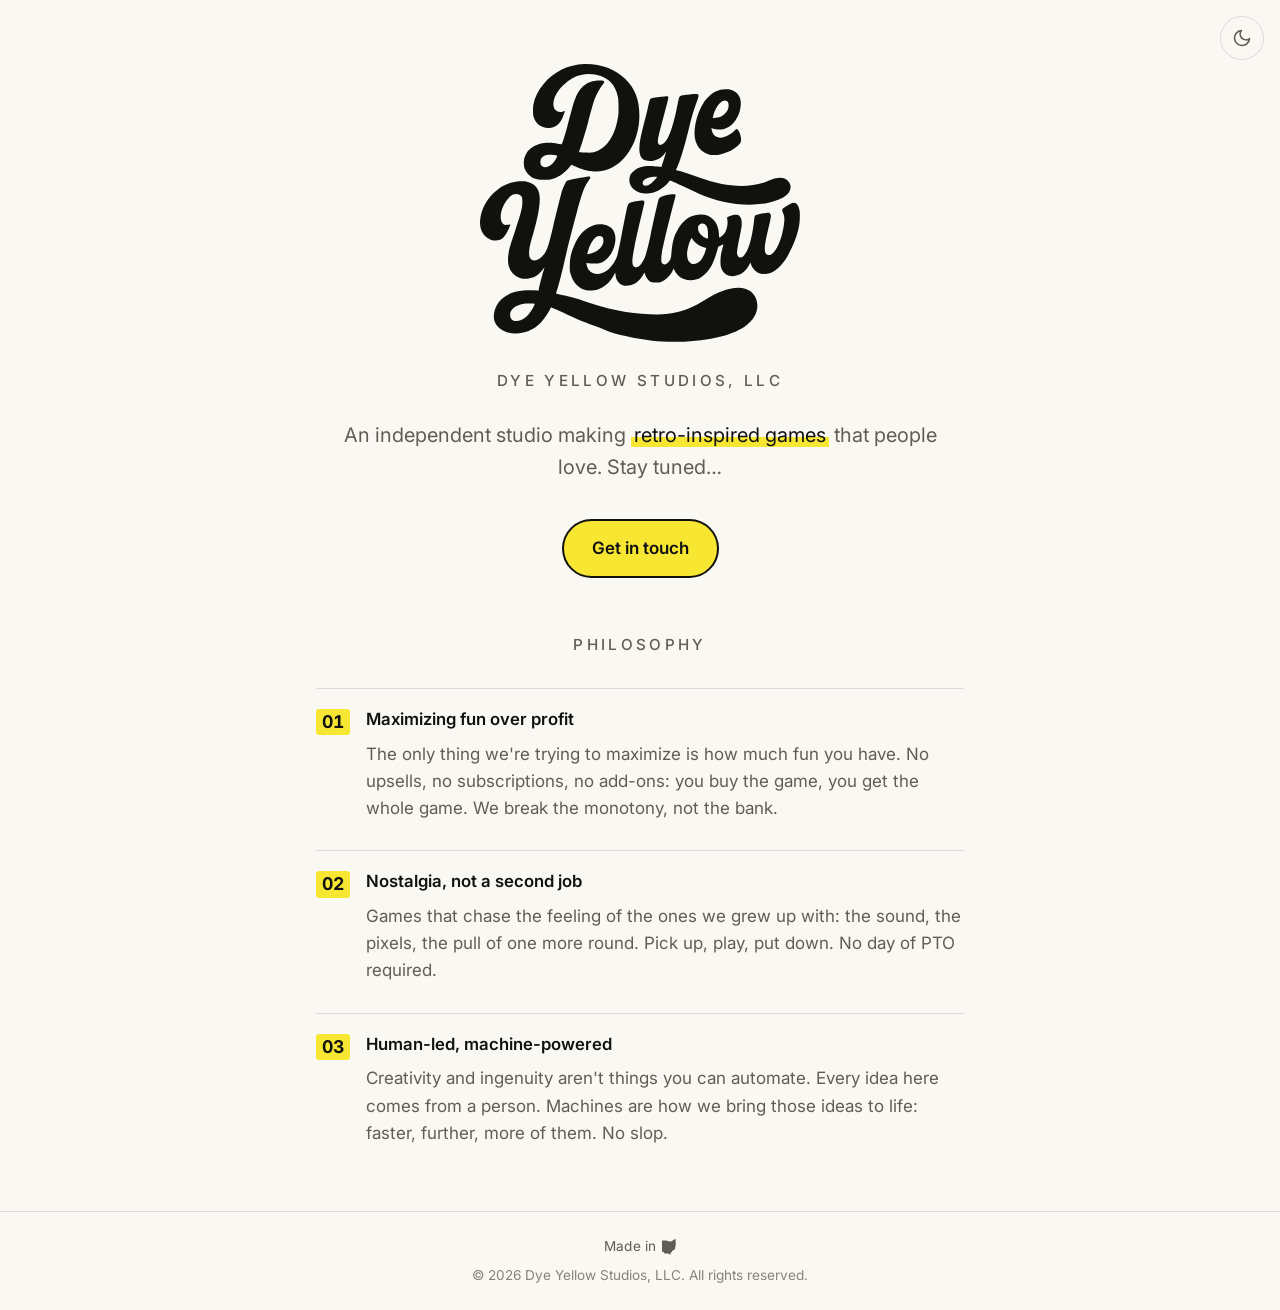
==== index.html @ fb3adccd "Add a Philosophy section to the landing page Three tenets below the hero, stating what the studio op" ====
<!doctype html>

<!--
  +----------------------------------------------------+
  |                                                    |
  |   You went looking in the source. Good instinct:   |
  |   that is roughly how all of this got built.       |
  |                                                    |
  |   Type   M A G I C   anywhere on the page.         |
  |   Type it again to put everything back.            |
  |                                                    |
  |   What you get depends on the day.                 |
  |                                                    |
  |                               Dye Yellow Studios   |
  +----------------------------------------------------+
-->

<html lang="en">
<head>
<meta charset="utf-8">
<meta name="viewport" content="width=device-width, initial-scale=1">
<title>Dye Yellow Studios</title>
<meta name="color-scheme" content="light dark">
<meta name="description" content="Dye Yellow Studios, LLC — an independent studio making retro-inspired games that people love.">
<link rel="icon" href="dye-yellow-logo.svg" type="image/svg+xml">

<meta name="theme-color" content="#FAF8F3" media="(prefers-color-scheme: light)">
<meta name="theme-color" content="#100F0C" media="(prefers-color-scheme: dark)">

<meta property="og:title" content="Dye Yellow Studios">
<meta property="og:description" content="Dye Yellow Studios, LLC — an independent studio making retro-inspired games that people love.">
<meta property="og:type" content="website">

<script>
  /* Runs before paint so a saved choice never flashes the wrong theme. */
  (function () {
    try {
      var saved = localStorage.getItem('dys-theme');
      if (saved === 'light' || saved === 'dark') {
        document.documentElement.setAttribute('data-theme', saved);
      }
    } catch (e) { /* private mode / blocked storage: fall back to the OS setting */ }
  })();
</script>

<link rel="preconnect" href="https://fonts.googleapis.com">
<link rel="preconnect" href="https://fonts.gstatic.com" crossorigin>
<link href="https://fonts.googleapis.com/css2?family=Inter:wght@400;500;700&display=swap" rel="stylesheet">

<style>
  /* ---- Light (default) ---- */
  :root {
    /* The page's own theme, told to the browser. Without this the UA
       follows the OS, and the strip behind Safari's bottom bar stays
       light while an explicitly dark page sits above it. */
    color-scheme: light;

    --yellow: #F7E733;        /* lemon, both themes */
    --bg: #FAF8F3;
    --fg: #111110;
    --muted: #605D56;
    --rule: rgba(17, 17, 16, 0.12);
    --on-yellow: #111110;     /* text that sits on the accent */
    --logo: #111110;
    --mark-start: 58%;   /* partial sweep reads well on paper */
    --cta-border: #111110;
    --cta-shadow: rgba(17, 17, 16, 0.9);
    --max: 680px;
  }

  /* ---- Dark: same lemon as light mode ---- */
  @media (prefers-color-scheme: dark) {
    :root:not([data-theme="light"]) {
      color-scheme: dark;
      --yellow: #F7E733;
      --bg: #100F0C;
      --fg: #F2F2EC;
      --muted: #8E9086;
      --rule: rgba(242, 242, 236, 0.14);
      --on-yellow: #100F0C;
      --logo: #F7E733;
      --mark-start: 8%;    /* full swipe: text on the sweep is dark */
      --cta-border: transparent;
      --cta-shadow: rgba(247, 231, 51, 0.35);
    }
  }

  :root[data-theme="dark"] {
    color-scheme: dark;
    --yellow: #F7E733;
    --bg: #100F0C;
    --fg: #F2F2EC;
    --muted: #8E9086;
    --rule: rgba(242, 242, 236, 0.14);
    --on-yellow: #100F0C;
    --logo: #F7E733;
    --mark-start: 8%;
    --cta-border: transparent;
    --cta-shadow: rgba(247, 231, 51, 0.35);
  }

  * { box-sizing: border-box; }

  html, body { margin: 0; }

  html { background: var(--bg); }

  body {
    background: var(--bg);
    color: var(--fg);
    font-family: Inter, -apple-system, BlinkMacSystemFont, "Segoe UI", Helvetica, Arial, sans-serif;
    font-size: 17px;
    line-height: 1.6;
    -webkit-font-smoothing: antialiased;
    min-height: 100vh;
    min-height: 100dvh;
    display: flex;
    flex-direction: column;
  }

  main {
    flex: 1 0 auto;
    display: flex;
    flex-direction: column;
    justify-content: center;
    align-items: center;
    text-align: center;
    padding: 64px 16px 48px;
  }

  .wrap {
    width: 100%;
    max-width: var(--max);
  }

  .logo {
    width: 100%;
    max-width: 320px;
    height: auto;
    margin: 0 auto 28px;
    display: block;
    fill: var(--logo);
  }

  h1 {
    font-size: clamp(0.8rem, 2.4vw, 0.95rem);
    line-height: 1.4;
    font-weight: 500;
    letter-spacing: 0.22em;
    text-transform: uppercase;
    color: var(--muted);
    margin: 0 0 28px;
  }

  .tagline {
    font-size: clamp(1.05rem, 2.6vw, 1.25rem);
    color: var(--muted);
    margin: 0 auto 36px;
    max-width: 30em;
  }

  .mark {
    /* highlighter sweep behind a few words */
    background: linear-gradient(transparent var(--mark-start), var(--yellow) var(--mark-start));
    color: var(--on-yellow);
    padding: 0 3px;
    -webkit-box-decoration-break: clone;
    box-decoration-break: clone;
  }

  .cta {
    display: inline-block;
    background: var(--yellow);
    color: var(--on-yellow);
    text-decoration: none;
    font-weight: 600;
    padding: 14px 28px;
    border-radius: 999px;
    border: 2px solid var(--cta-border);
    transition: transform 0.15s ease, box-shadow 0.15s ease;
  }

  .cta:hover, .cta:focus-visible {
    transform: translateY(-2px);
    box-shadow: 0 6px 0 var(--cta-shadow);
  }

  footer {
    flex: none;
    border-top: 1px solid var(--rule);
    padding: 24px 16px;
    text-align: center;
    font-size: 0.85rem;
    color: var(--muted);
  }

  footer a { color: var(--muted); }

  footer p { margin: 0; }

  .made {
    display: flex;
    align-items: center;
    justify-content: center;
    gap: 6px;
    margin-bottom: 7px;
    letter-spacing: 0.01em;
  }

  /* Sized in em so it tracks the footer text if that ever changes. */
  /* Outline derived from county geometry, rotated 6.5deg so the
     Indiana border reads vertical. Ohio is taller than it is wide. */
  .ohio {
    height: 1.15em;
    width: auto;
    aspect-ratio: 41.7 / 47.07;
    fill: currentColor;
    flex: none;
  }

  .legal { opacity: 0.75; }

  @media (max-width: 480px) {
    main { padding-top: 40px; }
    .logo { max-width: 240px; margin-bottom: 24px; }
  }

  /* ---- Theme toggle ---- */
  .theme-toggle {
    position: fixed;
    top: 16px;
    right: 16px;
    z-index: 10;
    width: 44px;
    height: 44px;
    display: inline-flex;
    align-items: center;
    justify-content: center;
    padding: 0;
    border-radius: 999px;
    border: 1px solid var(--rule);
    background: transparent;
    color: var(--muted);
    cursor: pointer;
    transition: color 0.15s ease, border-color 0.15s ease, background 0.15s ease;
  }

  .theme-toggle:hover {
    color: var(--fg);
    border-color: var(--fg);
  }

  .theme-toggle:focus-visible {
    outline: 2px solid var(--yellow);
    outline-offset: 3px;
  }

  .theme-toggle svg {
    width: 20px;
    height: 20px;
  }

  .theme-toggle[hidden] { display: none; }

  /* Show the icon for the theme you'd switch TO. Light showing = moon. */
  .icon-sun { display: none; }

  @media (prefers-color-scheme: dark) {
    :root:not([data-theme="light"]) .icon-sun { display: block; }
    :root:not([data-theme="light"]) .icon-moon { display: none; }
  }

  :root[data-theme="dark"] .icon-sun { display: block; }
  :root[data-theme="dark"] .icon-moon { display: none; }

  :root[data-theme="light"] .icon-sun { display: none; }
  :root[data-theme="light"] .icon-moon { display: block; }


  /* ---- The Ohio, on touch devices only (the button is built in JS) ---- */

  .ohio-btn {
    position: relative;
    display: inline-flex;
    padding: 0;
    border: 0;
    background: none;
    color: inherit;
    font: inherit;
    line-height: 0;
    cursor: pointer;
    touch-action: manipulation;
    -webkit-tap-highlight-color: transparent;
  }

  /* A 44px target laid over the mark: big enough for a thumb, and it
     changes no layout, so the footer line is identical either way. */
  .ohio-btn::after {
    content: "";
    position: absolute;
    top: 50%;
    left: 50%;
    width: 44px;
    height: 44px;
    transform: translate(-50%, -50%);
  }

  .ohio-btn:focus-visible { outline: 2px solid var(--yellow); outline-offset: 6px; }

  /* ---- Philosophy ---- */
  .philosophy {
    flex: none;
    width: 100%;
    max-width: var(--max);
    margin: 0 auto;
    padding: 8px 16px 64px;
  }

  .philosophy h2 {
    font-size: clamp(0.8rem, 2.4vw, 0.95rem);
    line-height: 1.4;
    font-weight: 500;
    letter-spacing: 0.22em;
    text-transform: uppercase;
    color: var(--muted);
    text-align: center;
    margin: 0 0 32px;
  }

  .tenets {
    list-style: none;
    margin: 0;
    padding: 0;
    display: grid;
    gap: 28px;
  }

  .tenets li {
    display: grid;
    grid-template-columns: 2.1em 1fr;
    gap: 4px 14px;
    border-top: 1px solid var(--rule);
    padding-top: 20px;
  }

  /* The numeral borrows the tagline's highlighter rather than sitting in
     pale yellow type, which the cream background swallows. */
  .tenets .num {
    grid-row: 1 / span 2;
    align-self: start;
    justify-self: start;
    font-size: 1.1rem;
    font-weight: 700;
    line-height: 1.5;
    font-variant-numeric: tabular-nums;
    background: var(--yellow);
    color: var(--on-yellow);
    padding: 0 6px;
    border-radius: 3px;
  }

  .tenets h3 {
    font-size: 1.05rem;
    font-weight: 600;
    line-height: 1.3;
    margin: 0;
    align-self: center;
  }

  .tenets p {
    margin: 6px 0 0;
    color: var(--muted);
  }

  @media (max-width: 480px) {
    .philosophy { padding-bottom: 48px; }
    .tenets { gap: 24px; }
    .tenets li { grid-template-columns: 1.7em 1fr; }
    .tenets .num { font-size: 1rem; }
  }


  /* ---- The ambient layer (off until someone types the word) ---- */

  #sky {
    position: fixed;
    inset: 0;
    width: 100%;
    height: 100%;
    z-index: 0;
    pointer-events: none;
    image-rendering: pixelated;
    opacity: 0;
    transition: opacity 700ms ease;
  }

  :root.magic #sky { opacity: 1; }

  /* Everything on the page sits above the framebuffer. The toggle is
     already fixed with its own z-index, so it is left alone here. */
  main, .philosophy, footer { position: relative; z-index: 1; }

  /* The ground rises rather than appearing, so the word feels like a cause. */
  .ground {
    /* The sky is fixed to the viewport. If the ground scrolled with the
       page, the two halves of one scene would slide against each other.
       Sticky holds it on the bottom edge while there is page below it,
       then lets it settle into its real place above the footer. */
    position: sticky;
    bottom: 0;
    z-index: 1;
    flex: none;
    height: 0;
    background-repeat: repeat-x;
    background-position: left bottom;
    image-rendering: pixelated;
    transition: height 460ms cubic-bezier(0.2, 0.75, 0.25, 1);
  }

  @media (prefers-reduced-motion: reduce) {
    #sky, .ground { transition: none; }
  }

  @media (prefers-reduced-motion: reduce) {
    .cta { transition: none; }
    .cta:hover, .cta:focus-visible { transform: none; }
    .theme-toggle { transition: none; }
  }
</style>
</head>
<body>
  <canvas id="sky" aria-hidden="true"></canvas>

  <button class="theme-toggle" id="themeToggle" type="button" hidden
          aria-label="Switch theme" title="Switch theme">
    <svg class="icon-moon" viewBox="0 0 24 24" fill="none" stroke="currentColor"
         stroke-width="2" stroke-linecap="round" stroke-linejoin="round" aria-hidden="true">
      <path d="M21 12.79A9 9 0 1 1 11.21 3 7 7 0 0 0 21 12.79z"/>
    </svg>
    <svg class="icon-sun" viewBox="0 0 24 24" fill="none" stroke="currentColor"
         stroke-width="2" stroke-linecap="round" stroke-linejoin="round" aria-hidden="true">
      <circle cx="12" cy="12" r="4"/>
      <path d="M12 2v2M12 20v2M4.93 4.93l1.41 1.41M17.66 17.66l1.41 1.41M2 12h2M20 12h2M6.34 17.66l-1.41 1.41M19.07 4.93l-1.41 1.41"/>
    </svg>
  </button>

  <main>
    <div class="wrap">
      <svg class="logo" role="img" aria-label="Dye Yellow Studios logo" viewBox="0 0 1829 1589" version="1.1" xmlns="http://www.w3.org/2000/svg" xmlns:xlink="http://www.w3.org/1999/xlink" xml:space="preserve" xmlns:affinity="https://www.affinity.studio/" style="fill-rule:evenodd;clip-rule:evenodd;stroke-linejoin:round;stroke-miterlimit:2;">
          <g transform="matrix(1,0,0,1,-939.73662,-788.090341)">
              <g>
                  <g id="path1" transform="matrix(1.088109,0,0,1.088109,-127.79894,-171.493227)">
                      <path d="M2370.683,2261.742C2295.603,2311.122 2165.335,2340.886 1994.622,2341.498C1857.725,2341.988 1696.962,2304.876 1638.313,2279.338C1603.843,2264.328 1513.136,2232.798 1481.952,2217.669C1446.996,2200.71 1393.807,2176.306 1377.711,2169.841C1372.843,2167.886 1365.65,2164.919 1361.727,2163.247L1354.594,2160.208L1344.754,2177.479C1306.913,2243.899 1268.804,2276.867 1213.711,2290.842C1160.545,2304.329 1110.903,2295.447 1080.816,2267.064C1059.614,2247.063 1051.551,2227.159 1053.887,2200.584C1059.303,2138.958 1104.555,2092.198 1173.095,2077.403C1201.51,2071.269 1229.165,2068.963 1260.133,2070.145L1289.083,2071.25L1290.348,2064.025C1294.541,2040.088 1308.801,1985.355 1318.866,1954.571C1321.057,1947.868 1320.571,1948.326 1308.47,1964.36C1289.817,1989.076 1270.59,2001.747 1242.812,2007.632C1216.423,2013.222 1193.23,2010.096 1173.719,1998.32C1135.385,1975.182 1121.482,1935.694 1130.946,1876.837C1135.214,1850.296 1138.991,1837.33 1165.321,1758.829C1196.777,1665.044 1203.319,1639.269 1203.506,1608.368C1203.634,1587.121 1203.204,1584.051 1199.192,1577.6C1190.92,1564.298 1172.462,1560.339 1154.539,1568.022C1137.996,1575.113 1114.495,1602.919 1102.285,1629.846C1084.541,1668.981 1085.63,1711.531 1104.682,1723.48C1109.928,1726.77 1113.523,1727.416 1123.009,1726.771C1129.499,1726.33 1136.352,1725.305 1138.237,1724.493C1141.439,1723.113 1141.473,1723.556 1138.756,1731.257C1131.257,1752.511 1115.968,1780.362 1106.416,1790.169C1092.727,1804.223 1081.835,1808.808 1062.038,1808.849C1048.268,1808.878 1044.528,1808.056 1032.083,1802.267C994.861,1784.951 975.78,1744.113 982.382,1695.893C989.339,1645.079 1013.652,1598.023 1052.608,1559.976C1083.308,1529.992 1111.69,1513.493 1149.187,1503.835C1174.62,1497.284 1210.032,1495.562 1228.743,1499.966C1272.947,1510.37 1294.956,1540.144 1295.071,1589.695C1295.171,1632.92 1282.784,1698.418 1259.737,1776.53C1246.075,1822.837 1242.437,1838.053 1239.915,1859.438C1235.814,1894.207 1243.325,1911.811 1263.07,1913.708C1281.738,1915.502 1304.224,1901.002 1320.446,1876.711C1335.743,1853.802 1341.504,1835.515 1365.945,1732.277C1378.318,1680.016 1401.548,1585.927 1408.435,1560.181C1411.184,1549.904 1418.191,1531.51 1424.006,1519.305C1433.185,1500.038 1435.462,1496.744 1441.283,1494.312C1450.11,1490.624 1510.637,1478.344 1528.172,1476.683C1535.744,1475.966 1544.85,1474.466 1548.408,1473.349C1555.677,1471.067 1560.624,1473.573 1560.624,1479.536C1560.624,1481.431 1555.704,1489.719 1549.691,1497.953C1529.678,1525.358 1518.29,1556.231 1490.101,1659.505C1460.926,1766.393 1442.877,1838.292 1421.966,1930.924C1408.935,1988.648 1387.124,2070.601 1380.843,2085.436C1379.793,2087.917 1382.464,2089.17 1394.854,2092.004C1437.789,2101.824 1472.069,2107.936 1545.246,2133.301C1695.939,2185.534 1810.117,2195.23 1907.593,2197.109C2026.612,2199.403 2105.024,2157.942 2181.558,2109.669C2230.407,2078.859 2345.383,2027.73 2404.013,2077.404C2452.612,2118.58 2455.649,2205.861 2370.683,2261.742ZM1157.469,2230.738C1160.151,2231.865 1168.098,2232.55 1175.13,2232.262C1199.995,2231.242 1225.367,2214.25 1245.389,2185.208C1256.836,2168.603 1270.373,2142.537 1268.514,2140.68C1267.812,2139.979 1255.143,2139.454 1240.36,2139.512C1211.005,2139.627 1197.503,2142.275 1176.227,2152.09C1152.324,2163.116 1139.492,2179.753 1139.31,2199.952C1139.176,2214.93 1145.545,2225.729 1157.469,2230.738Z"/>
                  </g>
                  <path id="path11" affinity:id="path1" d="M1613.002,2076.707C1595.596,2082.343 1562.97,2084.723 1547.84,2081.46C1503.164,2071.825 1469.321,2035.785 1456.387,1984.071C1452.414,1968.188 1452.074,1963.143 1453.004,1933.917C1454.163,1897.493 1459.32,1872.813 1473.185,1837.344C1491.229,1791.181 1512.11,1760.116 1540.599,1737.05C1576.041,1708.355 1612.445,1698.343 1651.355,1706.591C1687.221,1714.193 1707.096,1735.053 1712.648,1770.921C1718.813,1810.751 1699.603,1867.222 1669.923,1896.517C1644.67,1921.442 1627.014,1928.786 1592.093,1928.89C1579.653,1928.927 1564.498,1928.244 1558.414,1927.372L1547.353,1925.786L1549.24,1936.223C1559.283,1991.774 1616.693,2005.842 1669.411,1965.671C1690.399,1949.677 1714.645,1913.161 1724.532,1882.653C1727.177,1874.493 1736.178,1832.895 1744.534,1790.213C1782.97,1593.894 1782.113,1597.921 1786.946,1590.866C1793.333,1581.546 1800.528,1578.64 1831.263,1572.963C1881.112,1563.756 1884.013,1565.283 1876.206,1596.62C1861.291,1656.487 1832.142,1784.284 1823.436,1827.976C1805.95,1915.733 1806.34,1940.889 1825.313,1948.816C1831.228,1951.288 1832.939,1951.256 1839.42,1948.552C1843.476,1946.861 1849.736,1942.645 1853.331,1939.184C1862.351,1930.5 1875.886,1908.257 1882.892,1890.605C1889.118,1874.919 1902.165,1824.049 1913.664,1770.629C1942.499,1636.673 1958.41,1566.71 1961.522,1560.193C1965.706,1551.432 1980.149,1544.098 2006.267,1537.472C2025.85,1532.505 2050.722,1531.064 2056.26,1534.576C2058.817,1536.197 2058.215,1540.196 2051.75,1564.54C2022.249,1675.62 1986.595,1824.673 1979.348,1867.217C1974.271,1897.023 1974.849,1919.423 1980.906,1927.568C1990.063,1939.881 2010.258,1932.722 2022.987,1912.651C2030.704,1900.484 2031.98,1894.821 2034.386,1862.086C2036.521,1833.033 2042.162,1801.121 2048.641,1781.447C2055.461,1760.735 2073.309,1726.924 2086.887,1708.996C2117.517,1668.55 2155.765,1648.631 2202.611,1648.729C2233.173,1648.793 2254.744,1657.777 2275.594,1679.125C2293.619,1697.581 2303.453,1724.218 2305.484,1760.091C2306.119,1771.296 2306.99,1780.463 2307.42,1780.463C2311.086,1780.463 2330.807,1765.082 2335.712,1758.397C2352.427,1735.614 2359.019,1700.092 2352.105,1670.065C2351.023,1665.366 2351.876,1664.424 2361.423,1659.79C2384.722,1648.481 2411.459,1645.766 2420.344,1653.807C2422.609,1655.856 2426.771,1661.473 2429.593,1666.289C2433.856,1673.562 2434.857,1678.073 2435.506,1692.93C2436.412,1713.638 2435.551,1719.58 2422.22,1784.625C2416.762,1811.253 2411.283,1841.956 2410.044,1852.855C2407.86,1872.065 2407.934,1872.961 2412.48,1882.13C2419.813,1896.919 2430.965,1898.471 2444.499,1886.588C2470.859,1863.444 2491.673,1797.785 2504.64,1696.874C2510.397,1652.069 2509.318,1655.525 2518.726,1651.761C2532.29,1646.334 2557.783,1640.862 2575.498,1639.576C2590.073,1638.518 2592.8,1638.838 2596.766,1642.07C2605.893,1649.508 2604.983,1658.021 2587.014,1733.26C2561.129,1841.651 2561.048,1875.177 2586.661,1879.982C2622.27,1886.662 2666.264,1798.903 2677.871,1698.035C2681.092,1670.053 2679.676,1656.082 2671.917,1639.246C2664.563,1623.292 2665.005,1619.824 2675.421,1611.734C2684.894,1604.377 2714.723,1586.545 2724.141,1582.61C2744.052,1574.291 2760.814,1591.396 2766.343,1625.673C2769.372,1644.458 2767.866,1689.154 2763.345,1714.575C2753.852,1767.967 2728.684,1833.127 2696.386,1887.931C2668.736,1934.848 2632.989,1969.705 2599.543,1982.364C2574.029,1992.02 2542.433,1990.129 2523.378,1977.804C2507.099,1967.276 2490.678,1944.291 2487.077,1926.994C2485.906,1921.371 2485.49,1921.827 2478.124,1936.828C2467.987,1957.473 2444.805,1981.235 2426.021,1990.237C2374.104,2015.117 2325.274,1993.937 2315.617,1942.349C2312.817,1927.392 2314.621,1885.378 2318.768,1868.97C2320.546,1861.939 2323.778,1849.105 2325.951,1840.451C2328.124,1831.797 2330.333,1823.214 2330.858,1821.377C2331.619,1818.719 2328.64,1819.511 2316.284,1825.249L2300.754,1832.461L2298.336,1844.323C2295.46,1858.437 2281.713,1898.685 2271.782,1922.069C2252.387,1967.74 2214.028,2007.454 2178.608,2018.536C2141.143,2030.257 2098.349,2022.007 2074.128,1998.395C2064.645,1989.149 2050.898,1969.154 2049.1,1961.99C2047.46,1955.457 2045.901,1956.378 2041.825,1966.29C2031.6,1991.154 2006.887,2017.406 1982.239,2029.588C1967.404,2036.92 1966.517,2037.101 1945.27,2037.116C1920.313,2037.135 1912.761,2034.392 1900.551,2020.877C1893.589,2013.17 1884.644,1996.441 1882.13,1986.423C1880.4,1979.531 1878.861,1979.678 1875.599,1987.046C1866.664,2007.232 1841.792,2034.283 1822.683,2044.598C1811.019,2050.894 1790.584,2055.733 1775.449,2055.783C1742.825,2055.89 1717.633,2030.799 1714.651,1995.227C1713.999,1987.445 1712.929,1981.126 1712.275,1981.184C1711.621,1981.242 1708.43,1986.751 1705.185,1993.426C1697.441,2009.354 1679.853,2032.99 1667.695,2043.809C1651.37,2058.335 1629.951,2071.218 1613.002,2076.707ZM1553.38,1871.727C1552.392,1875.155 1553.101,1875.359 1561.872,1874.168C1605.73,1868.215 1645.126,1833.234 1645.437,1799.968C1645.561,1786.746 1643.15,1780.27 1636.002,1774.628C1628.093,1768.385 1612.773,1769.757 1601.439,1777.724C1585.878,1788.66 1564.879,1825.897 1557.526,1855.593C1555.838,1862.409 1553.972,1869.67 1553.38,1871.727ZM2146.348,1927.894C2162.706,1936.534 2186,1928.925 2201.695,1909.815C2211.982,1897.291 2223.899,1872.999 2229.054,1854.046L2232.846,1840.105L2218.801,1835.607C2211.075,1833.133 2200.702,1829.069 2195.749,1826.575C2182.606,1819.959 2163.541,1803.32 2156.303,1792.149C2152.839,1786.804 2149.724,1782.43 2149.381,1782.43C2147.593,1782.43 2136.795,1806.915 2133.087,1819.379C2116.395,1875.489 2121.174,1914.599 2146.348,1927.894ZM2235.24,1784.984C2242.777,1787.716 2243.108,1786.877 2243.108,1764.997C2243.108,1741.146 2241.033,1727.29 2235.807,1716.245C2227.32,1698.308 2205.465,1694.337 2192.584,1708.393C2187.087,1714.391 2186.07,1716.987 2186.07,1725.014C2186.07,1730.245 2187.526,1738.799 2189.306,1744.022C2194.68,1759.796 2214.494,1777.465 2235.24,1784.984Z"/>
                  <g id="path12" affinity:id="path1" transform="matrix(0.99766,0.068377,-0.068377,0.99766,125.569608,-147.299802)">
                      <path d="M2657.497,1520.272C2522.771,1600.953 2322.146,1583.999 2178.59,1532.851C2106.837,1507.286 2038.305,1477.731 2016.874,1471.793L2003.903,1468.198L1999.104,1475.28C1975.083,1510.734 1940.374,1536.589 1903.555,1546.455C1884.671,1551.516 1852.581,1551.999 1835.473,1547.48C1788.114,1534.971 1763.179,1495.402 1776.381,1453.707C1779.002,1445.43 1782.711,1440.146 1793.59,1429.191C1819.615,1402.987 1851.77,1392.545 1906.783,1392.435C1923.55,1392.401 1940.587,1392.953 1944.644,1393.66C1950.532,1394.688 1952.02,1394.336 1952.02,1391.917C1952.02,1390.25 1956.445,1371.005 1961.853,1349.149C1972.305,1306.918 1973.44,1299.972 1968.347,1309.412C1944.284,1354.015 1894.494,1370.983 1856.11,1361.863C1801.882,1348.977 1815.683,1252.467 1831.865,1166.819C1835.666,1146.699 1843.737,1104.97 1848.626,1073.849C1853.515,1042.728 1858.374,1015.66 1859.423,1013.699C1863.112,1006.806 1867.574,1005.131 1900.311,998.353C1956.856,986.645 1957.486,986.562 1961.24,990.316C1965.495,994.571 1964.306,1002.578 1944.958,1099.947C1920.392,1223.573 1917.34,1245.903 1923.124,1259.68C1930.921,1278.25 1954.193,1265.885 1972.256,1233.576C1988.346,1204.795 2005.649,1132.609 2015.839,1051.76C2016.521,1046.351 2018.902,1029.535 2021.13,1014.391C2026.663,976.796 2023.168,979.33 2083.654,969.057C2115.005,963.732 2129.004,963.028 2132.573,966.597C2136.656,970.68 2135.183,982.246 2127.201,1008.781C2114.942,1049.534 2104.373,1096.757 2092.642,1163.188C2071.639,1282.128 2054.652,1355.44 2039.395,1392.987C2033.668,1407.08 2033.692,1406.769 2038.353,1406.769C2040.403,1406.769 2057.44,1409.842 2076.214,1413.596C2115.351,1421.424 2163.494,1437.419 2219.506,1451.918C2283.228,1468.414 2448.023,1496.593 2569.793,1429.419C2609.547,1407.489 2658.841,1395.742 2685.653,1432.447C2709.945,1465.704 2685.022,1503.789 2657.497,1520.272ZM1853.822,1501.895C1861.815,1512.057 1880.842,1507.337 1900.22,1490.385C1909.193,1482.536 1930.385,1456.441 1930.385,1453.241C1930.385,1449.422 1890.335,1455.83 1876.041,1461.936C1854.202,1471.264 1844.066,1489.492 1853.822,1501.895Z"/>
                  </g>
                  <g id="path13" affinity:id="path1" transform="matrix(1,0,0,1,34.317857,-17.141245)">
                      <path d="M1322.64,1460.895C1308.175,1465.583 1302.08,1466.4 1277.404,1466.958C1227.594,1468.086 1204.752,1460.352 1179.772,1433.902C1158.696,1411.586 1151.735,1385.711 1157.392,1350.715C1159.705,1336.405 1172.452,1310.235 1182.114,1299.96C1199.591,1281.372 1224.362,1267.485 1253.665,1259.846C1268.872,1255.882 1277.397,1254.918 1298.055,1254.826C1322.917,1254.715 1325.16,1255.024 1369.173,1264.623C1373.088,1265.477 1374.187,1263.123 1383.296,1234.377C1393.321,1202.743 1397.328,1188.971 1405.243,1158.951C1407.667,1149.757 1410.872,1137.808 1412.364,1132.399C1413.857,1126.991 1419.571,1105.307 1425.062,1084.213C1447.897,996.496 1464.008,961.897 1496.19,931.46C1517.29,911.505 1551.891,899.332 1587.514,899.332C1607.088,899.332 1615.695,901.921 1615.695,907.809C1615.695,909.104 1610.325,917.683 1603.761,926.874C1589.677,946.597 1573.686,975.186 1563.968,998.019C1556.618,1015.288 1552.293,1030.201 1522.996,1139.283C1512.973,1176.604 1497.167,1229.855 1487.873,1257.621L1470.973,1308.103L1476.954,1309.229C1480.244,1309.849 1495.389,1310.931 1510.61,1311.635C1543.527,1313.156 1559.852,1310.327 1581.286,1299.385C1609.168,1285.153 1627.891,1268.079 1647.097,1239.37C1668.761,1206.989 1680.236,1177.445 1690.939,1126.499C1696.787,1098.661 1697.141,1094.555 1697.213,1053.727C1697.275,1018.654 1696.597,1007.29 1693.635,993.739C1685.331,955.759 1672.214,928.763 1652.691,909.471C1602.011,859.392 1508.796,847.991 1439.228,883.364C1412.917,896.742 1378.928,925.405 1357.587,952.211C1318.874,1000.84 1313.451,1058.405 1345.997,1075.235C1356.314,1080.57 1370.251,1081.153 1380.381,1076.672C1385.781,1074.283 1389.512,1073.505 1389.512,1074.769C1389.512,1080.466 1380.379,1106.475 1373.743,1119.68C1357.488,1152.019 1333.438,1168.836 1301.247,1170.376C1254.685,1172.602 1221.496,1147.887 1210.631,1102.897C1207.71,1090.801 1207.58,1053.286 1210.406,1037.707C1218.055,995.535 1236.548,958.073 1269.005,919.001C1326.639,849.621 1410.316,808.624 1500.748,805.458C1591.639,802.277 1675.85,832.652 1734.855,889.9C1791.15,944.519 1816.431,1009.309 1816.435,1098.978C1816.443,1235.812 1746.401,1360.502 1645.199,1403.819C1618.688,1415.166 1598.523,1419.254 1568.491,1419.37C1553.888,1419.427 1535.302,1418.285 1527.189,1416.833C1506.892,1413.2 1471.107,1401.236 1447.533,1390.201L1427.865,1380.995L1423.218,1386.506C1386.891,1429.597 1361.679,1448.244 1322.64,1460.895ZM1263.082,1391.474C1277.161,1400.198 1301.908,1392.459 1320.673,1373.466C1333.997,1359.979 1350.069,1332.429 1346.059,1329.951C1340.774,1326.684 1316.213,1323.793 1299.443,1324.463C1278.169,1325.313 1265.506,1330.901 1256.981,1343.202C1246.028,1359.007 1249.031,1382.768 1263.082,1391.474Z"/>
                  </g>
                  <g id="path14" affinity:id="path1" transform="matrix(0.913912,0,0,0.913912,228.523319,90.983869)">
                      <path d="M2406.536,1256.296C2365.493,1311.116 2275.309,1331.603 2252.942,1332.127C2224.652,1332.789 2225.231,1332.855 2205.738,1326.73C2144.712,1307.555 2112.517,1249.703 2121.065,1169.689C2126.006,1123.438 2138.194,1079.974 2157.445,1039.959C2187.982,976.483 2230.867,936.887 2282.824,924.195C2298.084,920.467 2325.862,919.822 2341.448,922.832C2366.775,927.724 2389.508,944.787 2400.596,967.226C2407.75,981.702 2410.04,995.166 2409.104,1017.227C2406.703,1073.763 2376.793,1128.549 2333.126,1156.395C2306.15,1173.597 2266.152,1177.278 2232.772,1165.63L2225.387,1163.053L2226.654,1171.328C2231.499,1202.968 2249.781,1221.665 2277.658,1223.488C2307.862,1225.464 2349.425,1203.967 2378.965,1171.092C2393.158,1155.297 2423.337,1233.855 2406.536,1256.296ZM2234.108,1098.295C2233.268,1101.073 2234.378,1101.424 2241.556,1100.648C2278.179,1096.688 2291.333,1091.422 2309.175,1073.58C2324.317,1058.438 2331.673,1043.881 2333.088,1026.258C2334.919,1003.448 2326.669,990.662 2310.31,990.952C2305.162,991.044 2297.634,992.915 2293.173,995.212C2271.182,1006.535 2245.426,1048.283 2237.052,1086.179C2235.976,1091.047 2234.652,1096.499 2234.108,1098.295Z"/>
                  </g>
              </g>
          </g>
      </svg>

      <h1>Dye Yellow Studios, LLC</h1>

      <p class="tagline">
        An independent studio making <span class="mark">retro-inspired games</span> that people love.
        Stay tuned&hellip;
      </p>

      <a class="cta" href="mailto:hello@dyeyellowstudios.com">Get in touch</a>
    </div>
  </main>

  <section class="philosophy" aria-labelledby="philosophy-title">
    <h2 id="philosophy-title">Philosophy</h2>

    <ol class="tenets">
      <li>
        <span class="num" aria-hidden="true">01</span>
        <h3>Maximizing fun over profit</h3>
        <p>
          The only thing we're trying to maximize is how much fun you have. No
          upsells, no subscriptions, no add-ons: you buy the game, you get the
          whole game. We break the monotony, not the bank.
        </p>
      </li>

      <li>
        <span class="num" aria-hidden="true">02</span>
        <h3>Nostalgia, not a second job</h3>
        <p>
          Games that chase the feeling of the ones we grew up with: the sound, the
          pixels, the pull of one more round. Pick up, play, put down. No day of
          PTO required.
        </p>
      </li>

      <li>
        <span class="num" aria-hidden="true">03</span>
        <h3>Human-led, machine-powered</h3>
        <p>
          Creativity and ingenuity aren't things you can automate. Every idea here
          comes from a person. Machines are how we bring those ideas to life:
          faster, further, more of them. No slop.
        </p>
      </li>
    </ol>
  </section>

  <div class="ground" id="ground"></div>

  <footer>
    <p class="made">
      Made in
      <svg class="ohio" viewBox="0 0 41.7 47.07" role="img" aria-label="Ohio">
        <path d="M41.14,6.19 41.15,6.33 41.38,10.94 41.39,11.05 41.52,13.97 41.56,14.6 41.7,17.36 40.29,18.16 40.89,20.58 40.36,23.3 40.21,23.69 40.0,25.32 39.33,27.68 39.24,29.42 38.17,30.95 37.27,31.86 36.26,33.1 34.09,34.57 33.72,33.99 33.66,33.9 33.43,33.73 33.31,33.71 33.22,33.73 33.11,33.81 32.4,34.5 30.93,35.98 30.65,36.46 30.43,36.82 30.49,37.92 29.85,38.11 29.84,38.22 29.87,38.4 29.96,38.56 30.06,38.65 30.27,38.83 30.36,38.96 30.48,40.02 30.45,40.13 29.32,40.75 28.99,40.8 29.06,40.12 29.04,40.02 28.84,39.63 28.67,39.36 27.99,38.88 27.98,38.88 27.83,38.86 27.65,38.93 27.11,39.65 27.06,39.83 26.69,41.03 26.33,43.08 26.33,43.09 26.47,44.16 26.47,44.25 26.47,44.27 26.46,44.31 26.44,44.39 26.42,44.45 26.38,44.51 26.35,44.54 26.29,44.57 26.26,44.59 26.2,44.6 26.01,44.62 25.34,44.76 25.27,45.32 25.26,45.35 25.11,46.26 25.08,46.35 25.06,46.43 25.02,46.51 24.96,46.57 24.85,46.62 23.2,47.07 22.32,46.94 21.57,45.87 20.04,45.07 20.0,45.04 19.8,44.87 19.8,44.85 19.73,44.75 19.68,44.6 19.66,44.55 19.48,43.68 19.43,43.27 19.45,43.11 19.45,43.11 19.45,43.09 19.45,43.0 19.44,42.92 19.44,42.9 19.44,42.89 19.43,42.85 19.4,42.81 19.39,42.79 19.35,42.73 19.26,42.67 19.21,42.67 19.19,42.67 18.91,42.76 18.04,43.04 17.85,43.1 17.85,43.1 15.37,44.75 14.85,44.26 14.83,44.25 14.51,44.05 14.49,44.04 13.45,43.66 13.06,43.52 13.05,43.51 12.96,43.5 12.84,43.51 12.02,43.76 11.91,43.82 11.82,43.94 11.71,44.38 11.13,44.38 10.4,43.91 9.63,42.91 9.57,42.85 9.46,42.79 9.12,42.71 7.63,42.7 5.85,41.96 5.83,41.37 4.94,39.46 3.08,38.52 1.91,38.8 0.0,38.41 0.0,35.81 0.0,32.99 0.0,32.4 0.0,30.33 0.0,27.86 0.0,26.71 0.0,22.75 0.0,22.2 0.0,19.34 0.0,17.32 0.0,14.79 0.0,13.93 0.0,10.5 0.0,10.26 0.0,8.25 0.0,6.9 0.0,4.75 3.85,4.6 4.22,4.58 8.82,4.36 9.94,4.29 12.9,4.13 15.65,5.48 16.65,5.83 18.69,6.19 19.02,6.09 20.01,6.86 20.26,7.06 21.03,7.89 21.6,8.24 22.03,8.43 22.18,8.47 22.35,8.47 22.54,8.39 22.82,8.25 23.61,7.81 27.22,6.69 27.28,6.75 27.33,6.78 27.52,6.87 28.11,6.95 29.38,6.86 29.44,6.84 29.7,6.66 30.43,6.13 30.74,5.86 31.66,5.0 31.77,4.9 32.19,4.34 32.69,3.87 33.01,3.59 33.63,3.15 35.84,2.02 36.29,1.8 40.84,0.0 40.92,1.66Z"/>
      </svg>
    </p>
    <p class="legal">&copy; <span id="year">2026</span> Dye Yellow Studios, LLC. All rights reserved.</p>
  </footer>

  <script>
    document.getElementById('year').textContent = new Date().getFullYear();

    (function () {
      var root = document.documentElement;
      var btn = document.getElementById('themeToggle');
      var mql = window.matchMedia('(prefers-color-scheme: dark)');

      /* The theme actually on screen: an explicit choice if there is one, else the OS. */
      function current() {
        var attr = root.getAttribute('data-theme');
        if (attr === 'light' || attr === 'dark') return attr;
        return mql.matches ? 'dark' : 'light';
      }

      function syncLabel() {
        var next = current() === 'dark' ? 'light' : 'dark';
        var label = 'Switch to ' + next + ' mode';
        btn.setAttribute('aria-label', label);
        btn.setAttribute('title', label);
      }

      /* Once a choice is made, keep the mobile browser chrome in step. The
         media-scoped theme-color metas only describe the OS setting. */
      function syncChrome(theme) {
        var meta = document.querySelector('meta[name="theme-color"]:not([media])');
        if (!meta) {
          meta = document.createElement('meta');
          meta.setAttribute('name', 'theme-color');
          document.head.appendChild(meta);
        }
        meta.setAttribute('content', theme === 'dark' ? '#100F0C' : '#FAF8F3');
      }

      btn.addEventListener('click', function () {
        var next = current() === 'dark' ? 'light' : 'dark';
        root.setAttribute('data-theme', next);
        try {
          localStorage.setItem('dys-theme', next);
        } catch (e) { /* choice just won't survive the visit */ }
        syncLabel();
        syncChrome(next);
      });

      /* No explicit choice yet? Follow the OS if it changes mid-visit. */
      var onSystemChange = function () {
        if (!root.hasAttribute('data-theme')) syncLabel();
      };
      if (mql.addEventListener) mql.addEventListener('change', onSystemChange);
      else if (mql.addListener) mql.addListener(onSystemChange);

      /* Only reveal the control once we know it can work. */
      btn.hidden = false;
      syncLabel();
      if (root.hasAttribute('data-theme')) syncChrome(current());
    })();
  </script>

  <script>
  (function () {
    'use strict';

    /* ---------- settled values ---------- */
    var CFG = { px: 3, fps: 12, count: 1.1, speed: 1, alpha: 0.2, sway: 0.75, blink: 0.3, ground: 1, season: 'auto' };

    /* The whole seasonal layer is off until someone types this. */
    var MAGIC_WORD = 'magic';
    var MAGIC_KEY = 'dys-magic';
    var FORCED = false;

    /* ?season=halloween shows a scene out of season, already switched on.
       There is no control for it on the page: it is for looking at the
       thing in July. */
    try {
      var q = (window.location.search.match(/[?&]season=([a-z0-9]+)/i) || [])[1];
      if (q) { CFG.season = q.toLowerCase(); FORCED = true; }
    } catch (e) { /* no query string is fine */ }

    /* ---------- palettes, one full set per theme ----------
       Pixel art cannot share a palette across a cream and a near-black page:
       measured at 35% fade, every pale sprite sits at 1.02-1.24 contrast on
       cream (invisible) and every dark one at 1.02-1.16 on black. So each
       theme gets its own values, the way the page's own CSS gives --logo a
       value per theme. Sprites are re-baked when the theme changes. */
    var PALETTE = {
      light: {
        leaf: [
          { O: '#7A3310', Y: '#C9801F' },
          { O: '#8A5A16', Y: '#C59A2E' },
          { O: '#6E2A12', Y: '#A8521A' }
        ],
        petal: [
          { P: '#D23479', p: '#F0A6C4' },
          { P: '#DC5A8E', p: '#F6C8DC' },
          { P: '#8A72BE', p: '#C9BCE0' },
          { P: '#8A7A52', p: '#A89770' }
        ],
        heart: [
          { R: '#D8325C', H: '#F799B4' },
          { R: '#C42A50', H: '#EE6C8E' },
          { R: '#B82A4E', H: '#E07B96' }
        ],
        bee: { K: '#2B2416', Y: '#E0B41A', W: '#9FB8C4' },
        bat: { K: '#1A1620', D: '#3A3048', E: '#C2423A' },
        hog: { K: '#2A1C10', B: '#8A5F33', T: '#C9A273', E: '#17110A', N: '#4A3020' },
        pumpkin: { K: '#2A1206', O: '#D96A14', D: '#B04E0C', S: '#4A6B2A' },
        pumpkinGlow: ['#BFAE0C', '#B07E12', '#C9BA3A'],
        snow: '#6E96AD',
        snowDim: '#4A7B96',
        web: '#8F897B',
        spider: { K: '#231F1A', E: '#B9A92E' },
        banner: '#111110',
        burrow: { D: '#2B1B0E', E: '#6B4A2A', K: '#4A3A2C' },
        flower: [
          { T: '#C83F5E', P: '#D9637E', C: '#C9A014', S: '#3F7A3A', L: '#4E8F45' },
          { T: '#C98A14', P: '#D9A72E', C: '#9A6A0E', S: '#3F7A3A', L: '#4E8F45' },
          { T: '#9A5AAE', P: '#B37EC2', C: '#C9A014', S: '#3F7A3A', L: '#4E8F45' }
        ],
        turkey: { B: '#4A3524', F: '#A98258', D: '#2A1D12', K: '#B0453A', L: '#C98A2E' },
        shimmer: '#B8905A',
        santa: { K: '#2A2622', R: '#C0392B' },
        ghost: { G: '#8798A4', E: '#39424A' },
        flyGlow: '#5A681F',
        flyCore: '#8A8420',
        wire: '#3B2F1F',
        socket: '#8A8475',
        bulbs: [
          { on: '#D03A2C', off: '#C9A8A2' },
          { on: '#2A8A4C', off: '#A8C2B0' },
          { on: '#8E8208', off: '#C4C0A8' },
          { on: '#2A86BC', off: '#A8BECC' }
        ],
        shells: [
          ['#D03A2C', '#E89A90'], ['#6E8A9A', '#A8BEC8'], ['#1F7FB8', '#7FAFCE'],
          ['#8E8208', '#BFB44A'], ['#2A8A4C', '#7FBF96']
        ],
        tile: {
          tileWinter: { W: '#C2D6E2', w: '#A8C4D6', B: '#5B93AE', b: '#74A8C2' },
          tileChristmas: { W: '#C2D6E2', w: '#A8C4D6', R: '#D8352A' }
        }
      },
      dark: {
        leaf: [
          { O: '#7A3310', Y: '#E89A2B' },
          { O: '#8A5A16', Y: '#F0C14A' },
          { O: '#6E2A12', Y: '#C76A22' }
        ],
        petal: [
          { P: '#E27BA8', p: '#F6C8DC' },
          { P: '#F0A6C4', p: '#FCE3EE' },
          { P: '#D9D2E8', p: '#F6F2FA' },
          { P: '#E8E0C8', p: '#FFFFFF' }
        ],
        heart: [
          { R: '#D8325C', H: '#F799B4' },
          { R: '#E85A7E', H: '#FBC2D2' },
          { R: '#B82A4E', H: '#E07B96' }
        ],
        bee: { K: '#2B2416', Y: '#F2C21E', W: '#E8F0F4' },
        /* A black bat on a black page is 1.02 contrast, so it comes up to slate. */
        bat: { K: '#8A7CA2', D: '#6A5C82', E: '#E0564A' },
        hog: { K: '#6A472A', B: '#8A5F33', T: '#C9A273', E: '#17110A', N: '#4A3020' },
        pumpkin: { K: '#7A3410', O: '#D96A14', D: '#B04E0C', S: '#4A6B2A' },
        pumpkinGlow: ['#F7E733', '#F2B33A', '#FFF4A8'],
        snow: '#FFFFFF',
        snowDim: '#CFE2EC',
        /* A black spider on a black page is invisible, so it comes up to ash. */
        web: '#7A7E72',
        spider: { K: '#9A9D92', E: '#F7E733' },
        banner: '#F7E733',
        burrow: { D: '#0A0806', E: '#6B4A2A', K: '#2A241C' },
        flower: [
          { T: '#E8536F', P: '#F0859A', C: '#F2C21E', S: '#5FA855', L: '#72BF66' },
          { T: '#E8A62E', P: '#F2C24A', C: '#C98A14', S: '#5FA855', L: '#72BF66' },
          { T: '#BE7AD2', P: '#D2A0E0', C: '#F2C21E', S: '#5FA855', L: '#72BF66' }
        ],
        turkey: { B: '#8A6A48', F: '#D4B088', D: '#4A3524', K: '#D9564A', L: '#E0A842' },
        shimmer: '#8A7044',
        santa: { K: '#C8C3B8', R: '#E0564A' },
        ghost: { G: '#D8E4EC', E: '#14181C' },
        flyGlow: '#A8C23A',
        flyCore: '#F8F4B0',
        wire: '#8A6E48',
        socket: '#CFC8B4',
        bulbs: [
          { on: '#F25A4A', off: '#6E2B26' },
          { on: '#4FD07A', off: '#24532F' },
          { on: '#F7E733', off: '#6E6420' },
          { on: '#58B6F0', off: '#24465E' }
        ],
        shells: [
          ['#F25A4A', '#FFD9D4'], ['#FFFFFF', '#CFE2EC'], ['#58B6F0', '#D4EEFF'],
          ['#F7E733', '#FFFBD0'], ['#4FD07A', '#D6F7E2']
        ],
        tile: {
          tileWinter: { W: '#FFFFFF', w: '#D6E6EE', B: '#5B93AE', b: '#74A8C2' },
          tileChristmas: { W: '#FFFFFF', w: '#D6E6EE', R: '#D8352A' }
        }
      }
    };

    var mql = window.matchMedia('(prefers-color-scheme: dark)');

    function currentTheme() {
      var a = document.documentElement.getAttribute('data-theme');
      if (a === 'light' || a === 'dark') return a;
      return mql.matches ? 'dark' : 'light';
    }

    var THEME = currentTheme();
    function P(k) { return PALETTE[THEME][k]; }

    /* Tiles that read the same on either ground stay in one table. */
    var TILE_BASE = {
      tileSpring: { G: '#2F7D3A', L: '#6FBF4A', P: '#E27BA8', Y: '#F7E733', D: '#4A3728', d: '#5E4836' },
      tileSummer: { G: '#2A6B33', L: '#4E9E3C', D: '#5A4328', d: '#6E543A' },
      tileFall: { O: '#7A3310', R: '#C2521A', Y: '#E89A2B', D: '#4A3728', d: '#5E4836' }
    };

    function tileKey(name) {
      return P('tile')[name] || TILE_BASE[name];
    }

    /* ---------- sprites: '.' is transparent ----------
       Maple: a centre point, two upper lobes split by notches, side lobes at
       the waist, and a midrib down the middle. Oak: alternating round lobes
       on a long axis. Frame 1 is the three-quarter view, frame 2 edge-on;
       played 0-1-2-1 they read as a tumble without any real rotation. */
    var ART = {
      maple0: [
        '.....O.....', '....OYO....', '.O..OYO..O.', 'OYO.OYO.OYO',
        'OYYOOYOOYYO', '.OYYYOYYYO.', 'OOYYYOYYYOO', '.OYYYOYYYO.',
        '..OYYOYYO..', '...OOYOO...', '.....O.....', '.....O.....'
      ],
      maple1: [
        '.....O.....', '....OYO....', '..O.OYO.O..', '..OYOYOYO..',
        '...OYOYO...', '...OYOYO...', '..OYYOYYO..', '...OYOYO...',
        '....OYO....', '....OOO....', '.....O.....', '.....O.....'
      ],
      maple2: [
        '.....O.....', '.....O.....', '....OYO....', '....OYO....',
        '....OYO....', '....OYO....', '....OYO....', '....OYO....',
        '.....O.....', '.....O.....', '.....O.....', '.....O.....'
      ],
      oak0: [
        '....O....', '...OYO...', '..OYYYO..', '.OYYYYYO.', '..OYOYO..',
        '.OYYOYYO.', 'OYYYOYYYO', '.OYYOYYO.', '..OYOYO..', '.OYYOYYO.',
        '..OYOYO..', '...OOO...', '....O....'
      ],
      oak1: [
        '....O....', '...OYO...', '...OYO...', '..OYYYO..', '...OYO...',
        '..OYOYO..', '..OYOYO..', '...OYO...', '..OYOYO..', '...OYO...',
        '...OYO...', '...OOO...', '....O....'
      ],
      oak2: [
        '....O....', '....O....', '...OYO...', '...OYO...', '...OYO...',
        '...OYO...', '...OYO...', '...OYO...', '...OYO...', '...OYO...',
        '....O....', '....O....', '....O....'
      ],
      petal0: ['.PPP.', 'PpppP', '.PPP.'],
      petal1: ['..P..', '.PpP.', '..P..'],
      /* Two sizes rather than two angles: hearts beat instead of tumbling. */
      heart0: ['.RR.RR.', 'RHRRRHR', 'RRRRRRR', '.RRRRR.', '..RRR..', '...R...'],
      heart2: ['.R.R.', 'RHRRR', 'RRRRR', '.RRR.', '..R..'],

      /* Two frames each: the head nods one pixel. At three times scale
         that is enough to look like a breeze. */
      tulip0: [
        '..TTT..', '.TTTTT.', '.TTTTT.', '..TTT..', '...S...',
        '...S...', '.LLS...', '...SLL.', '...S...', '...S...', '...S...'
      ],
      tulip1: [
        '...TTT.', '..TTTTT', '..TTTTT', '...TTT.', '...S...',
        '...S...', '.LLS...', '...SLL.', '...S...', '...S...', '...S...'
      ],
      daisy0: [
        '..P.P..', '.PPPPP.', '.PCCCP.', '.PPPPP.', '..P.P..',
        '...S...', '...S...', '.LLS...', '...S...', '...SLL.', '...S...'
      ],
      daisy1: [
        '...P.P.', '..PPPPP', '..PCCCP', '..PPPPP', '...P.P.',
        '...S...', '...S...', '.LLS...', '...S...', '...SLL.', '...S...'
      ],

      /* Walks, stops, pecks. The fan hangs off the BACK of the bird, not
         the top of it: its hinge is level with the body, so most of its
         mass is behind the turkey and only its upper feathers rise over
         the back. Centred above the body it read as a diamond balanced on
         a bird, which is what the first three attempts all did. */
      turkey0: [
        '...F..F.......',
        '.F.FD.F.......',
        'F.FDFDF.......',
        '.FDFDFDF......',
        'FDFDFDFD...KK.',
        '.FDFDFDB..KKKK',
        'FDFDFDBBBBKK..',
        '.FDFDBBBBBK...',
        '..FDBBBBBB....',
        '....L..L......',
        '...LL..LL.....'
      ],
      turkey1: [
        '...F..F.......',
        '.F.FD.F.......',
        'F.FDFDF.......',
        '.FDFDFDF......',
        'FDFDFDFD...KK.',
        '.FDFDFDB..KKKK',
        'FDFDFDBBBBKK..',
        '.FDFDBBBBBK...',
        '..FDBBBBBB....',
        '.....L..L.....',
        '....LL..LL....'
      ],
      turkey2: [
        '...F..F.......',
        '.F.FD.F.......',
        'F.FDFDF.......',
        '.FDFDFDF......',
        'FDFDFDFD......',
        '.FDFDFDB......',
        'FDFDFDBBBB....',
        '.FDFDBBBBBK...',
        '..FDBBBBBB.KKK',
        '....L..L...K..',
        '...LL..LL.....'
      ],

      /* The burrow, drawn in front of him: he rises from behind the mound
         rather than out of flat ground. A dark mouth was the first idea and
         it did not survive — at this size it is three pixels nobody sees. */
      mound: [
        '...EEEEEEEEEEE...',
        '..EEEEEEEEEEEEE..',
        '.EEEEEEEEEEEEEEE.',
        'EEEEEEEEEEEEEEEEE'
      ],
      shadow: ['.KKKKK.', 'KKKKKKK'],

      /* A silhouette, on purpose. At eight pixels tall, harness and antlers
         and a face turn to mush; an outline against the sky does not. */
      deer: [
        '........K.K',
        '.........KK',
        '.KKKKKKKKKK',
        'KKKKKKKKKKK',
        'KKKKKKKKKK.',
        '.K.K..K.K..',
        '.K.K..K.K..',
        'K...K.K...K'
      ],
      deerLead: [
        '........K.K',
        '.........KK',
        '.KKKKKKKKKK',
        'KKKKKKKKKKR',
        'KKKKKKKKKK.',
        '.K.K..K.K..',
        '.K.K..K.K..',
        'K...K.K...K'
      ],
      sled: [
        '...........',
        '.......K...',
        '......KKK..',
        '.....KKKK..',
        'K....KKKKK.',
        'KK..KKKKKKK',
        '.KKKKKKKKKK',
        '..KKKKKKKK.'
      ],
      bee0: ['..WWW...', '..WWW...', '.YKYKYKK', 'KYKYKYKK', '.YKYKYK.', '..K.K...'],
      bee1: ['........', '...WW...', '.YKYKYKK', 'KYKYKYKK', '.YKYKYK.', '..K.K...'],
      bat0: [
        '...........', '.K.......K.', 'KDK.KKK.KDK', 'KDDKKEKKDDK',
        '.KDKKKKKDK.', '...KKKKK...', '....K.K....'
      ],
      bat1: [
        'KK.......KK', 'KDK.....KDK', '.KDK.K.KDK.', '..KKKEKKK..',
        '...KKKKK...', '....K.K....', '...........'
      ],
      fly: ['.G.', 'GCG', '.G.'],
      star: ['..X..', 'X.X.X', '.XXX.', 'X.X.X', '..X..'],
      bulb: ['SSS', 'BBB', 'BBB', '.B.'],
      /* Fixtures that sit on the ground line. */
      ghost0: [
        '...GGGG...',
        '..GGGGGG..',
        '.GGGGGGGG.',
        '.GGGGGGGG.',
        'GGEGGGGEGG',
        'GGEGGGGEGG',
        'GGGGGGGGGG',
        'GGGGMMGGGG',
        'GGGGGGGGGG',
        'GGGGGGGGGG',
        'GG.GG.GG.G',
        'G...G...G.'
      ],
      ghost1: [
        '...GGGG...',
        '..GGGGGG..',
        '.GGGGGGGG.',
        '.GGGGGGGG.',
        'GGEGGGGEGG',
        'GGEGGGGEGG',
        'GGGGGGGGGG',
        'GGGGMMGGGG',
        'GGGGGGGGGG',
        'GGGGGGGGGG',
        '.GG.GG.GG.',
        '.G...G...G'
      ],
      spider0: [
        '.K.....K.',
        '..K...K..',
        'K..KKK..K',
        '.KKKKKKK.',
        '.KEKKKEK.',
        '.KKKKKKK.',
        'K..KKK..K',
        '..K...K..',
        '.K.....K.'
      ],
      spider1: [
        '..K...K..',
        '.K.K.K.K.',
        '...KKK...',
        '.KKKKKKK.',
        '.KEKKKEK.',
        '.KKKKKKK.',
        '...KKK...',
        '.K.K.K.K.',
        '..K...K..'
      ],
      pumpkin: [
        '.....SS......',
        '....KSSK.....',
        '..KKKKKKKKK..',
        '.KOODOOODOOK.',
        'KOODOOODOOOOK',
        'KOGGOOOOOGGOK',
        'KOOGOOOOOGOOK',
        'KOOOOGGGOOOOK',
        'KOGGGGOGGGGOK',
        '.KOGOGGGOGOK.',
        '..KKKKKKKKK..'
      ],
      hog: [
        '..K.....K..', '.KBK...KBK.', '.KBBKKKBBK.', '..KBBBBBK..',
        '.KBBBBBBBK.', '.KBEBBBEBK.', '.KBBBTBBBK.', '..KBTNTBK..',
        '...KBTBK...', '..KBBBBBK..', '.KBBTTTBBK.', '.KBBTTTBBK.',
        '.KBBBBBBBK.', '..KKKKKKK..'
      ],
      tileSpring: [
        '...P.......Y....', '..LGL.L...LGL..L', 'LGGGLLGL.LGGGLLG',
        'GGGGGGGGGGGGGGGG', 'LGLGGLGLGGLGLGGL', 'DDDDDDDDDDDDDDDD',
        'dDdDDdDdDDdDdDDd', 'DDDdDDDDdDDDdDDD'
      ],
      tileSummer: [
        '..L...L....L....', '.LGL.LGL..LGL.L.', 'LGGGLGGGL.GGGLGL',
        'GGGGGGGGGGGGGGGG', 'GGGGGGGGGGGGGGGG', 'LGLGGLGLGGLGLGGL',
        'DDDDDDDDDDDDDDDD', 'dDdDDdDdDDdDdDDd'
      ],
      tileFall: [
        '...R.......Y....', '..ORO..Y..OYO...', '.OYRO.OYO.ORYO..',
        'DDDDDDDDDDDDDDDD', 'dDdDDdDdDDdDdDDd', 'DDdDDDdDDDdDDDdD',
        'DdDDdDdDDdDdDDdD', 'DDDdDDDDdDDDdDDD'
      ],
      tileWinter: [
        '.....WWW........', '..WWWWWWWW..WWW.', 'WWWWWWWWWWWWWWWW',
        'wWwWWwWwWWwWwWWw', 'BBBBBBBBBBBBBBBB', 'BbBBBbBBBbBBBbBB',
        'bBBBbBBBbBBBbBBB', 'BBBBBBBBBBBBBBBB'
      ],
      tileChristmas: [
        '.....WWW........', '..WWWWWWWW..WWW.', 'WWWWWWWWWWWWWWWW',
        'wWwWWwWwWWwWwWWw', 'RRWWRRWWRRWWRRWW', 'RRWWRRWWRRWWRRWW',
        'WWRRWWRRWWRRWWRR', 'WWRRWWRRWWRRWWRR'
      ]
    };

    function bake(rows, key) {
      var c = document.createElement('canvas');
      c.width = rows[0].length;
      c.height = rows.length;
      var g = c.getContext('2d');
      for (var y = 0; y < rows.length; y++) {
        for (var x = 0; x < rows[y].length; x++) {
          var col = key[rows[y][x]];
          if (!col) continue;
          g.fillStyle = col;
          g.fillRect(x, y, 1, 1);
        }
      }
      return c;
    }

    /* Enough of an alphabet for one sentence. 5x7, the size arcade
       machines used, which at PX = 3 is 15 by 21 real pixels. */
    var FONT = {
      ' ': ['.....', '.....', '.....', '.....', '.....', '.....', '.....'],
      A: ['.XXX.', 'X...X', 'X...X', 'XXXXX', 'X...X', 'X...X', 'X...X'],
      E: ['XXXXX', 'X....', 'X....', 'XXXX.', 'X....', 'X....', 'XXXXX'],
      H: ['X...X', 'X...X', 'X...X', 'XXXXX', 'X...X', 'X...X', 'X...X'],
      N: ['X...X', 'XX..X', 'X.X.X', 'X.X.X', 'X..XX', 'X...X', 'X...X'],
      P: ['XXXX.', 'X...X', 'X...X', 'XXXX.', 'X....', 'X....', 'X....'],
      R: ['XXXX.', 'X...X', 'X...X', 'XXXX.', 'X.X..', 'X..X.', 'X...X'],
      W: ['X...X', 'X...X', 'X...X', 'X.X.X', 'X.X.X', 'XX.XX', 'X...X'],
      Y: ['X...X', 'X...X', '.X.X.', '..X..', '..X..', '..X..', '..X..']
    };

    var BANNER_TEXT = 'HAPPY NEW YEAR';

    function buildBanner() {
      var gw = 5, gh = 7, gap = 1;
      var n = BANNER_TEXT.length;
      var c = document.createElement('canvas');
      c.width = n * (gw + gap) - gap;
      c.height = gh;
      var g = c.getContext('2d');
      g.fillStyle = P('banner');

      for (var i = 0; i < n; i++) {
        var rows = FONT[BANNER_TEXT.charAt(i)];
        if (!rows) continue;
        for (var y = 0; y < gh; y++) {
          for (var x = 0; x < gw; x++) {
            if (rows[y].charAt(x) === 'X') g.fillRect(i * (gw + gap) + x, y, 1, 1);
          }
        }
      }
      return c;
    }

    var LEAF, PETAL, HEART, BEE, BAT, FLY, STAR, HOG, PUMPKIN, BULBS, SHELL;
    var SPIDER, WEB, GHOST, BANNER, MOUND, SHADOW, SANTA, CONFETTI, FLOWER, TURKEY;

    /* Sleigh, then two reindeer, strung together by their traces. */
    function buildSanta() {
      var pal = P('santa');
      var sled = bake(ART.sled, pal);
      var deer = bake(ART.deer, pal);
      var lead = bake(ART.deerLead, pal);

      var c = document.createElement('canvas');
      c.width = 39;
      c.height = 8;
      var g = c.getContext('2d');
      g.fillStyle = pal.K;
      g.fillRect(11, 5, 17, 1);
      g.drawImage(sled, 0, 0);
      g.drawImage(deer, 14, 0);
      g.drawImage(lead, 28, 0);
      return c;
    }

    /* Lub-dub, then a rest: 1 is the big frame. */
    var BEAT = [1, 1, 0, 1, 1, 0, 0, 0, 0, 0, 0, 0];

    /* The corner web is drawn rather than authored: five radials out of the
       corner, four sagging rings across them, one pixel at a time so it stays
       on the same grid as every sprite. */
    var WEB_R = 34;
    function buildWeb() {
      var c = document.createElement('canvas');
      c.width = WEB_R + 1;
      c.height = WEB_R + 1;
      var g = c.getContext('2d');
      var spokes = 5, rings = 4, i, k, t, a;
      g.fillStyle = P('web');

      for (i = 0; i < spokes; i++) {
        a = (i / (spokes - 1)) * (Math.PI / 2);
        for (var r = 3; r <= WEB_R; r++) {
          if (r % 7 === 6) continue; /* a couple of gaps: a perfect web looks printed */
          g.fillRect(Math.round(Math.cos(a) * r), Math.round(Math.sin(a) * r), 1, 1);
        }
      }

      for (k = 1; k <= rings; k++) {
        var rr = 6 + (WEB_R - 6) * (k / rings);
        for (i = 0; i < spokes - 1; i++) {
          var a0 = (i / (spokes - 1)) * (Math.PI / 2);
          var a1 = ((i + 1) / (spokes - 1)) * (Math.PI / 2);
          for (t = 0; t <= 1.0001; t += 0.05) {
            a = a0 + (a1 - a0) * t;
            var sag = rr * (1 - 0.1 * Math.sin(t * Math.PI));
            g.fillRect(Math.round(Math.cos(a) * sag), Math.round(Math.sin(a) * sag), 1, 1);
          }
        }
      }
      return c;
    }

    /* Every sprite canvas is rebuilt from the active theme's palette. */
    function rebake() {
      LEAF = [];
      [['maple0', 'maple1', 'maple2'], ['oak0', 'oak1', 'oak2']].forEach(function (shape) {
        P('leaf').forEach(function (pal) {
          LEAF.push(shape.map(function (n) { return bake(ART[n], pal); }));
        });
      });
      PETAL = P('petal').map(function (pal) {
        return [bake(ART.petal0, pal), bake(ART.petal1, pal)];
      });
      /* [0] is the small beat, [1] the big one. */
      HEART = P('heart').map(function (pal) {
        return [bake(ART.heart2, pal), bake(ART.heart0, pal)];
      });
      BEE = [bake(ART.bee0, P('bee')), bake(ART.bee1, P('bee'))];
      BAT = [bake(ART.bat0, P('bat')), bake(ART.bat1, P('bat'))];
      FLY = bake(ART.fly, { G: P('flyGlow'), C: P('flyCore') });
      STAR = bake(ART.star, { X: P('snow') });
      HOG = bake(ART.hog, P('hog'));
      PUMPKIN = P('pumpkinGlow').map(function (g) {
        var k = P('pumpkin');
        return bake(ART.pumpkin, { K: k.K, O: k.O, D: k.D, S: k.S, G: g });
      });
      BULBS = P('bulbs').map(function (b) {
        return {
          on: bake(ART.bulb, { S: P('socket'), B: b.on }),
          off: bake(ART.bulb, { S: P('socket'), B: b.off })
        };
      });
      SHELL = P('shells');
      SPIDER = [bake(ART.spider0, P('spider')), bake(ART.spider1, P('spider'))];
      GHOST = [
        bake(ART.ghost0, { G: P('ghost').G, E: P('ghost').E, M: P('ghost').E }),
        bake(ART.ghost1, { G: P('ghost').G, E: P('ghost').E, M: P('ghost').E })
      ];
      WEB = buildWeb();
      BANNER = buildBanner();
      MOUND = bake(ART.mound, P('burrow'));
      FLOWER = {
        tulip: P('flower').map(function (pal) {
          return [bake(ART.tulip0, pal), bake(ART.tulip1, pal)];
        }),
        daisy: P('flower').map(function (pal) {
          return [bake(ART.daisy0, pal), bake(ART.daisy1, pal)];
        })
      };
      TURKEY = [bake(ART.turkey0, P('turkey')), bake(ART.turkey1, P('turkey')), bake(ART.turkey2, P('turkey'))];
      SHADOW = bake(ART.shadow, P('burrow'));
      SANTA = buildSanta();
      CONFETTI = [];
      SHELL.forEach(function (sh) { CONFETTI.push(sh[0], sh[1]); });
    }

    var TUMBLE = [0, 1, 2, 1];

    /* ---------- scenes ----------
       A holiday is an override, not a sixth season: it swaps what is in the
       air, may add a fixture on the ground, and borrows a season's tileset. */
    var SCENES = {
      spring:     { ground: 'Spring',    air: { petal: 8, bee: 3 }, fixture: [
                      { kind: 'flower', x: 0.10, type: 'tulip', set: 0, off: 0.0 },
                      { kind: 'flower', x: 0.27, type: 'daisy', set: 2, off: 1.9 },
                      { kind: 'flower', x: 0.45, type: 'tulip', set: 2, off: 3.4 },
                      { kind: 'flower', x: 0.64, type: 'daisy', set: 1, off: 0.8 },
                      { kind: 'flower', x: 0.83, type: 'tulip', set: 1, off: 2.6 }
                    ] },
      summer:     { ground: 'Summer',    air: { fly: 10, fluff: 4 }, shimmer: true },
      fall:       { ground: 'Fall',      air: { leaf: 11 } },
      winter:     { ground: 'Winter',    air: { snow: 34 } },

      /* Holidays. Christmas is one of these, not a fifth season: winter runs
         the whole of December underneath it. */
      christmas:  { ground: 'Christmas', air: { snow: 22 }, lights: true, santa: true },
      newyears:   { ground: 'Winter',    air: { snow: 10, confetti: 16 }, fireworks: true, banner: true },
      groundhog:  { ground: 'Winter',    air: { snow: 14 }, fixture: 'hog' },
      valentines: { ground: 'Winter',    air: { heart: 10 } },
      july4:      { ground: 'Summer',    air: { fly: 4 }, fireworks: true },
      halloween:  { ground: 'Fall',      air: { bat: 6, ghost: 2 }, fixture: 'pumpkin', web: true },
      thanksgiving: { ground: 'Fall',    air: { leaf: 7, turkey: 3 } }
    };

    /* ---------- state ---------- */
    var canvas = document.getElementById('sky');
    var ctx = canvas.getContext('2d');
    var ground = document.getElementById('ground');

    var W = 0, H = 0, floorY = 0, tick = 0, last = 0, raf = 0;
    var ON = false;
    var headroom = 0;
    var scene = 'fall';
    var parts = [];
    var lights = [];
    var nextRocket = 40;
    var reduce = window.matchMedia && window.matchMedia('(prefers-reduced-motion: reduce)').matches;

    function rand(a, b) { return a + Math.random() * (b - a); }
    function conf() { return SCENES[scene] || SCENES.fall; }

    /* Holidays win over seasons. Spring Mar-May, summer Jun-Aug,
       fall Sep-Nov, Christmas Dec 1-26, winter Dec 27-Feb. */
    /* Each holiday owns a run of days ending on the day itself: ten for
       most, and twenty-five for Christmas, which opens on December 1.
       Listed in precedence order, though none of these overlap. */
    var HOLIDAYS = [
      { name: 'christmas',  month: 11, day: 25, span: 25 },
      { name: 'newyears',   month: 0,  day: 1,  span: 7 },
      { name: 'halloween',  month: 9,  day: 31, span: 10 },
      { name: 'thanksgiving', month: 10, nth: 4, weekday: 4, span: 5 },
      { name: 'july4',      month: 6,  day: 4,  span: 10 },
      { name: 'valentines', month: 1,  day: 14, span: 10 },
      { name: 'groundhog',  month: 1,  day: 2,  span: 1 }
    ];

    /* The nth given weekday of a month: Thanksgiving is the fourth
       Thursday of November, which lands anywhere from the 22nd to the
       28th, so it cannot be written down as a date. */
    function nthWeekday(year, month, weekday, nth) {
      var first = new Date(year, month, 1).getDay();
      return 1 + ((weekday - first + 7) % 7) + (nth - 1) * 7;
    }

    function holidayFor(d) {
      var y = d.getFullYear();
      var today = new Date(y, d.getMonth(), d.getDate()).getTime();

      for (var i = 0; i < HOLIDAYS.length; i++) {
        var h = HOLIDAYS[i];
        /* Two anchors: this year's and next year's. A window that ends on
           January 1 opens in the December before it, so in late December
           the date that matters belongs to the year we are not in yet.
           Date() rolls a negative day back into the previous month. */
        for (var k = 0; k <= 1; k++) {
          var day = h.nth ? nthWeekday(y + k, h.month, h.weekday, h.nth) : h.day;
          var start = new Date(y + k, h.month, day - (h.span - 1)).getTime();
          var end = new Date(y + k, h.month, day).getTime();
          if (today >= start && today <= end) return h.name;
        }
      }
      return null;
    }

    function seasonFor(d) {
      var m = d.getMonth(), day = d.getDate();
      if (m === 11 || m === 0 || m === 1) return 'winter';
      if (m <= 4) return 'spring';
      if (m <= 7) return 'summer';
      return 'fall';
    }

    function resolve(d) { return holidayFor(d) || seasonFor(d); }

    /* ---------- spawners ---------- */
    function faller(kind, above, extra) {
      var p = {
        kind: kind, re: kind,
        x: rand(0, W), y: above ? rand(-46, -8) : rand(0, Math.max(1, floorY)),
        vy: rand(0.16, 0.42),
        amp: rand(3, 11), phase: rand(0, 6.28), ps: rand(0.04, 0.1),
        f: (Math.random() * 4) | 0, ft: 0, every: 2 + ((Math.random() * 3) | 0),
        set: 0
      };
      if (extra) Object.keys(extra).forEach(function (k) { p[k] = extra[k]; });
      return p;
    }

    var SPAWN = {
      leaf: function (a) { return faller('leaf', a, { set: (Math.random() * LEAF.length) | 0 }); },
      /* A third of them rise. Everything else on this page falls, which is
         the one thing Valentine's should not do. */
      heart: function (a) {
        var p = faller('heart', a, {
          set: (Math.random() * HEART.length) | 0,
          vy: rand(0.12, 0.3), amp: rand(5, 14),
          off: (Math.random() * BEAT.length) | 0
        });
        if (Math.random() < 0.34) {
          p.up = true;
          p.vy = -rand(0.1, 0.22);
          p.y = floorY - rand(0, 14);
        }
        return p;
      },
      confetti: function (a) {
        return faller('confetti', a, {
          vy: rand(0.22, 0.5), amp: rand(4, 12),
          every: 1 + ((Math.random() * 2) | 0),
          col: CONFETTI[(Math.random() * CONFETTI.length) | 0]
        });
      },
      santa: function () {
        var dir = Math.random() < 0.5 ? 1 : -1;
        return {
          kind: 'santa', dir: dir,
          x: dir > 0 ? -44 : W + 6,
          y: rand(H * 0.06, Math.max(H * 0.12, H * 0.26)),
          vx: dir * rand(0.8, 1.2),
          phase: rand(0, 6.28),
          wait: 90 + ((Math.random() * 260) | 0)
        };
      },
      petal: function (a) { return faller('petal', a, { set: (Math.random() * 3) | 0 }); },
      fluff: function (a) {
        return faller('fluff', a, { set: 3, vy: rand(0.06, 0.18), amp: rand(8, 20) });
      },
      snow: function (a) {
        var r = Math.random();
        return {
          kind: 'snow', re: 'snow',
          size: r < 0.14 ? 3 : (r < 0.5 ? 2 : 1),
          x: rand(0, W), y: a ? rand(-20, -2) : rand(0, Math.max(1, floorY)),
          vy: rand(0.12, 0.5), drift: rand(-0.14, 0.14), phase: rand(0, 6.28), amp: 0
        };
      },
      /* A ghost crosses the whole page once, fading in and out at the edges,
         so it is never seen to pop in. ~40 seconds end to end. */
      ghost: function (recycle) {
        var dir = Math.random() < 0.5 ? 1 : -1;
        return {
          kind: 'ghost', dir: dir,
          /* On first load they are already partway across: nobody should
             have to wait 40 seconds for the page to have a ghost in it. */
          x: recycle ? (dir > 0 ? -14 : W + 4) : rand(-10, W - 6),
          y: rand(H * 0.12, Math.max(H * 0.24, floorY * 0.62)),
          vx: dir * rand(0.35, 0.6),
          phase: rand(0, 6.28), f: 0, ft: 0
        };
      },
      bee: function () { return wanderer('bee'); },
      /* A ground animal, so it keeps its own x and leaves y to the floor. */
      turkey: function () {
        return {
          kind: 'turkey',
          x: rand(6, Math.max(12, W - 18)),
          dir: Math.random() < 0.5 ? 1 : -1,
          mode: 0,
          hold: 20 + ((Math.random() * 70) | 0),
          f: 0, ft: 0, amp: 0, phase: 0
        };
      },
      fly: function () { return wanderer('fly'); },
      bat: function () { return wanderer('bat'); }
    };

    function wanderer(kind) {
      return {
        kind: kind,
        x: rand(0, W), y: rand(H * 0.1, Math.max(H * 0.2, floorY * 0.9)),
        vx: rand(-0.5, 0.5), vy: rand(-0.2, 0.2),
        tx: rand(0, W), ty: rand(H * 0.08, Math.max(H * 0.2, floorY * 0.85)),
        hold: 0, f: 0, amp: 0,
        phase: rand(0, 6.28),
        period: kind === 'fly' ? rand(14, 34) : 0
      };
    }

    function spawnRocket() {
      return {
        kind: 'rocket', x: rand(W * 0.08, W * 0.92), y: floorY || H,
        vy: -rand(1.5, 2.6), peak: rand(H * 0.08, H * 0.46),
        shell: SHELL[(Math.random() * SHELL.length) | 0]
      };
    }

    /* Two shapes: a fast peony, and a slower willow that hangs and drips. */
    function burst(x, y, shell) {
      var willow = Math.random() < 0.3;
      var n = (willow ? 22 : 26) + ((Math.random() * 10) | 0);
      for (var i = 0; i < n; i++) {
        var a = (i / n) * 6.283 + rand(-0.14, 0.14);
        var sp = willow ? rand(0.3, 0.85) : rand(0.5, 1.75);
        var life = willow ? 26 + ((Math.random() * 16) | 0) : 14 + ((Math.random() * 12) | 0);
        parts.push({
          kind: 'spark', x: x, y: y,
          vx: Math.cos(a) * sp, vy: Math.sin(a) * sp,
          life: life, max: life,
          grav: willow ? 0.028 : 0.05,
          col: Math.random() < 0.35 ? shell[1] : shell[0]
        });
      }
    }

    function buildLights() {
      lights = [];
      if (!conf().lights || CFG.count <= 0) return;
      var swag = 62, sag = 13, top = 4;
      var n = Math.ceil(W / swag) + 1, i = 0;
      for (var s = 0; s < n; s++) {
        for (var b = 1; b <= 3; b++) {
          var t = b / 4;
          var x = s * swag + t * swag;
          if (x > W + 4) continue;
          lights.push({
            x: Math.round(x),
            y: Math.round(top + Math.sin(t * Math.PI) * sag),
            bulb: BULBS[i % BULBS.length],
            period: 14 + ((Math.random() * 16) | 0),
            offset: (Math.random() * 30) | 0
          });
          i++;
        }
      }
      lights.sag = sag;
      lights.swag = swag;
      lights.top = top;
    }

    function populate() {
      parts = [];
      var air = conf().air || {};
      Object.keys(air).forEach(function (kind) {
        var fn = SPAWN[kind];
        if (!fn) return;
        var wandering = kind === 'bee' || kind === 'fly' || kind === 'bat' || kind === 'turkey';
        var n = Math.round(air[kind] * CFG.count);
        if (wandering && CFG.count > 0) n = Math.max(1, n);
        for (var i = 0; i < n; i++) parts.push(fn(false));
      });
      if (conf().santa && CFG.count > 0) parts.push(SPAWN.santa());
      buildLights();
      nextRocket = 24;
    }

    function resize() {
      W = Math.max(1, Math.ceil(window.innerWidth / CFG.px));
      H = Math.max(1, Math.ceil(window.innerHeight / CFG.px));
      canvas.width = W;
      canvas.height = H;
      ctx.imageSmoothingEnabled = false;
      measureFloor();
      measureHead();
      populate();
      draw();
    }

    /* The ground strip is a DOM element; read where it actually sits so
       sprites settle onto it instead of at some guessed fraction. */
    /* How much empty sky sits above the wordmark right now. */
    function measureHead() {
      headroom = 0;
      try {
        var logo = document.querySelector('.logo');
        if (logo) headroom = logo.getBoundingClientRect().top / CFG.px;
      } catch (e) {}
    }

    function measureFloor() {
      var top = H * 0.88;
      try {
        var r = ground.getBoundingClientRect();
        if (r.height > 0 || r.top > 0) top = r.top / CFG.px;
      } catch (e) {}
      floorY = Math.max(20, Math.min(H, Math.round(top)));
    }

    function steer(p, k, max) {
      if (--p.hold <= 0) {
        p.tx = rand(10, W - 10);
        p.ty = rand(H * 0.08, Math.max(H * 0.2, floorY * 0.85));
        p.hold = 28 + ((Math.random() * 40) | 0);
      }
      var dx = p.tx - p.x, dy = p.ty - p.y;
      var d = Math.sqrt(dx * dx + dy * dy) || 1;
      p.vx += (dx / d) * k;
      p.vy += (dy / d) * k;
      p.vx *= 0.9;
      p.vy *= 0.9;
      var sp = Math.sqrt(p.vx * p.vx + p.vy * p.vy);
      if (sp > max) { p.vx *= max / sp; p.vy *= max / sp; }
      p.x += p.vx * CFG.speed;
      p.y += p.vy * CFG.speed;
    }

    function update() {
      tick++;

      if (conf().fireworks && CFG.count > 0) {
        nextRocket -= CFG.speed;
        if (nextRocket <= 0) {
          /* Mostly singles, with the odd salvo, the way a real show paces. */
          var salvo = Math.random() < 0.3 ? 2 + ((Math.random() * 2) | 0) : 1;
          for (var r = 0; r < salvo; r++) parts.push(spawnRocket());
          nextRocket = (11 + Math.random() * 20) / Math.max(0.3, CFG.count);
        }
      }

      for (var i = parts.length - 1; i >= 0; i--) {
        var p = parts[i];

        if (p.kind === 'snow') {
          p.y += p.vy * CFG.speed;
          p.x += (p.drift + Math.sin(p.y * 0.06 + p.phase) * 0.22) * CFG.speed;
          if (p.x < -6) p.x = W + 4;
          if (p.x > W + 6) p.x = -4;
          if (p.y > floorY + 6) parts[i] = SPAWN.snow(true);
        } else if (p.kind === 'leaf' || p.kind === 'petal' || p.kind === 'fluff' ||
                   p.kind === 'heart' || p.kind === 'confetti') {
          p.y += p.vy * CFG.speed;
          p.phase += p.ps * CFG.speed;
          if (++p.ft >= p.every) { p.ft = 0; p.f = (p.f + 1) % 4; }
          if (p.up ? p.y < -14 : p.y > floorY + 10) parts[i] = SPAWN[p.re](true);
        } else if (p.kind === 'bee') {
          steer(p, 0.07, 0.9);
          p.y += Math.sin(tick * 0.5 + p.phase) * 0.12;
          p.f ^= 1;
        } else if (p.kind === 'ghost') {
          p.x += p.vx * CFG.speed;
          p.phase += 0.09 * CFG.speed;
          p.y += Math.sin(p.phase) * 0.3 * CFG.speed;
          if (++p.ft >= 3) { p.ft = 0; p.f ^= 1; }
          if (p.dir > 0 ? p.x > W + 8 : p.x < -18) parts[i] = SPAWN.ghost(true);
        } else if (p.kind === 'santa') {
          /* Long gaps between passes: a thing you catch, not a loop. */
          if (p.wait > 0) {
            p.wait -= CFG.speed;
          } else {
            p.x += p.vx * CFG.speed;
            p.phase += 0.05 * CFG.speed;
            p.y += Math.sin(p.phase) * 0.18 * CFG.speed;
            if (p.dir > 0 ? p.x > W + 8 : p.x < -46) {
              var again = SPAWN.santa();
              again.wait = 900 + ((Math.random() * 700) | 0);
              parts[i] = again;
            }
          }
        } else if (p.kind === 'turkey') {
          /* Walk a while, stop a while. Half the stops are a peck, and a
             turn only ever happens on the way out of one. */
          if (--p.hold <= 0) {
            p.mode = p.mode === 0 ? (Math.random() < 0.55 ? 2 : 1) : 0;
            if (p.mode === 0) {
              p.hold = 50 + ((Math.random() * 110) | 0);
              if (Math.random() < 0.45) p.dir = -p.dir;
            } else {
              p.hold = 20 + ((Math.random() * 45) | 0);
            }
          }
          if (p.mode === 0) {
            p.x += p.dir * 0.22 * CFG.speed;
            if (p.x < 2) { p.x = 2; p.dir = 1; }
            if (p.x > W - 15) { p.x = W - 15; p.dir = -1; }
            if (++p.ft >= 4) { p.ft = 0; p.f ^= 1; }
          }
        } else if (p.kind === 'bat') {
          steer(p, 0.05, 0.75);
          p.f ^= 1;
        } else if (p.kind === 'fly') {
          steer(p, 0.03, 0.45);
          p.phase += (6.28 / p.period) * CFG.speed;
        } else if (p.kind === 'rocket') {
          p.y += p.vy * CFG.speed;
          if (p.y <= p.peak) {
            burst(p.x, p.y, p.shell);
            parts.splice(i, 1);
          }
        } else if (p.kind === 'spark') {
          p.vy += (p.grav || 0.05) * CFG.speed;
          p.x += p.vx * CFG.speed;
          p.y += p.vy * CFG.speed;
          p.life -= CFG.speed;
          if (p.life <= 0) parts.splice(i, 1);
        }
      }
    }

    /* Fade anything in the last stretch so it settles into the ground line
       instead of being clipped by it. */
    function alphaAt(y, base) {
      var a = base * CFG.alpha;
      var fade = 20;
      if (y > floorY - fade) a *= Math.max(0, 1 - (y - (floorY - fade)) / (fade + 6));
      return Math.max(0, Math.min(1, a));
    }

    function blit(img, x, y, flip) {
      x = Math.round(x);
      y = Math.round(y);
      if (flip) {
        ctx.save();
        ctx.translate(x + img.width, y);
        ctx.scale(-1, 1);
        ctx.drawImage(img, 0, 0);
        ctx.restore();
      } else {
        ctx.drawImage(img, x, y);
      }
    }

    function drawLights() {
      if (!lights.length) return;
      ctx.globalAlpha = CFG.alpha;
      ctx.fillStyle = P('wire');
      for (var x = 0; x <= W; x++) {
        var t = (x % lights.swag) / lights.swag;
        ctx.fillRect(x, Math.round(lights.top + Math.sin(t * Math.PI) * lights.sag), 1, 1);
      }
      for (var i = 0; i < lights.length; i++) {
        var L = lights[i];
        var per = Math.max(3, L.period / CFG.blink);
        var on = reduce ? true : ((tick + L.offset) % per) < per * 0.68;
        blit(on ? L.bulb.on : L.bulb.off, L.x - 1, L.y + 1, false);
      }
    }

    /* Fixtures stand on the ground line, clipped just into the soil so the
       groundhog can rise out of it. */
    /* Anything standing on the ground line. One name, or a list of them
       with their own positions, so a scene can plant a whole row. */
    var FIXTURE_X = { pumpkin: 0.21, hog: 0.7 };

    function fixtures() {
      var f = conf().fixture;
      if (!f) return [];
      return typeof f === 'string' ? [{ kind: f }] : f;
    }

    function drawFixture() {
      var list = fixtures();
      if (!list.length || CFG.count <= 0) return;
      var baseline = floorY + 3;

      ctx.save();
      ctx.beginPath();
      ctx.rect(0, 0, W, baseline);
      ctx.clip();
      ctx.globalAlpha = 1;

      for (var fi = 0; fi < list.length; fi++) {
        drawOne(list[fi], baseline);
      }
      ctx.restore();
    }

    function drawOne(item, baseline) {
      var f = item.kind;
      var fx = typeof item.x === 'number' ? item.x : (FIXTURE_X[f] || 0.5);

      if (f === 'flower') {
        var bank = FLOWER[item.type] || FLOWER.tulip;
        var pair = bank[item.set % bank.length];
        var img = pair[reduce ? 0 : (Math.sin(tick * 0.07 + (item.off || 0)) > 0 ? 1 : 0)];
        blit(img, Math.round(W * fx), baseline - img.height, false);
      } else if (f === 'pumpkin') {
        var img = PUMPKIN[reduce ? 0 : (Math.abs((Math.sin(tick * 0.7) + Math.sin(tick * 0.31)) * 1.6) | 0) % 3];
        blit(img, Math.round(W * fx), baseline - img.height, false);
      } else if (f === 'hog') {
        /* 14s cycle: buried, rising, up, sees it, ducks. */
        var T = reduce ? 90 : tick % 170;
        var up = 0;
        if (T < 48) up = 0;
        else if (T < 60) up = (T - 48) / 12;
        else if (T < 110) up = 1;
        else if (T < 122) up = 1 - (T - 110) / 12;

        var hx = Math.round(W * fx);

        if (up > 0) {
          blit(HOG, hx, baseline - Math.round(HOG.height * up), false);
        }

        /* The shadow he came out to look for, and the reason he goes back. */
        if (up >= 1 && T >= 78) {
          ctx.globalAlpha = Math.min(1, (T - 78) / 10);
          blit(SHADOW, hx + HOG.width + 2, baseline - SHADOW.height, false);
          ctx.globalAlpha = 1;
        }

        blit(MOUND, hx + Math.round((HOG.width - MOUND.width) / 2), baseline - MOUND.height, false);
      }
    }

    /* The web hangs in the top-left corner: the only corner the page leaves
       empty (the toggle owns top-right, the panel bottom-left). */
    function drawWeb() {
      if (!conf().web || CFG.count <= 0) return;

      ctx.globalAlpha = Math.min(1, CFG.alpha);
      blit(WEB, 0, 0, false);

      /* 20s cycle: sat in the web, lowering, hanging, climbing back. */
      var T = reduce ? 90 : tick % 250;
      var drop = 0;
      if (T < 44) drop = 0;
      else if (T < 80) drop = (T - 44) / 36;
      else if (T < 180) drop = 1;
      else if (T < 216) drop = 1 - (T - 180) / 36;

      var anchor = 20;
      var base = 24;
      var len = Math.round(drop * 30);
      var dx = len > 0 ? Math.sin(tick * 0.11) * 2.2 * CFG.sway : 0;

      ctx.fillStyle = P('web');
      for (var i = 0; i < len; i++) {
        ctx.fillRect(anchor + Math.round(dx * (i / len)), base + i, 1, 1);
      }

      var img = SPIDER[reduce ? 0 : (tick >> 1) & 1];
      blit(img, anchor + Math.round(dx) - 4, base + len, false);
      ctx.globalAlpha = 1;
    }

    /* The line reads out near the top of the sky, well clear of the
       wordmark, and only now and then: a thing that happens, not a
       heading the page has grown. */
    function drawBanner() {
      if (!conf().banner || !BANNER || CFG.count <= 0) return;

      var env = 1;
      if (!reduce) {
        var T = tick % 230;
        if (T < 26) env = T / 26;
        else if (T < 130) env = 1;
        else if (T < 160) env = 1 - (T - 130) / 30;
        else env = 0;
      }
      if (env <= 0) return;

      /* It lives in the gap above the wordmark, and only if the gap is
         really there: scrolled down, or on a screen too short to hold it,
         the line simply does not run and the fireworks carry the night. */
      if (headroom < BANNER.height + 4) return;
      /* And only if it clears the toggle in the corner. On a narrow phone
         it does not, and the night is fireworks alone. */
      if (BANNER.width > W - 40) return;

      ctx.globalAlpha = Math.min(1, env * CFG.alpha);
      var y = Math.max(3, Math.round((headroom - BANNER.height) / 2));
      blit(BANNER, Math.round((W - BANNER.width) / 2), y, false);
      ctx.globalAlpha = 1;
    }

    /* Heat coming off the ground: a sparse band of dashes that travels
       along the horizon rather than flickering in place. */
    function drawShimmer() {
      if (!conf().shimmer || CFG.count <= 0) return;

      ctx.fillStyle = P('shimmer');
      ctx.globalAlpha = Math.min(1, CFG.alpha * 0.85);
      for (var x = 0; x < W; x += 2) {
        if (Math.sin(x * 0.21 + tick * 0.16) < 0.4) continue;
        var y = floorY - 4 - Math.round(Math.sin(x * 0.1 + tick * 0.1) * 1.6);
        ctx.fillRect(x, y, 2, 1);
      }
      ctx.globalAlpha = 1;
    }

    function draw() {
      ctx.clearRect(0, 0, W, H);
      if (!ON || CFG.count <= 0) return;

      drawShimmer();
      drawLights();
      drawWeb();
      drawBanner();

      for (var i = 0; i < parts.length; i++) {
        var p = parts[i];
        var sx = p.x + Math.sin(p.phase) * (p.amp || 0) * CFG.sway;

        if (p.kind === 'leaf') {
          ctx.globalAlpha = alphaAt(p.y, 0.95);
          blit(LEAF[p.set][TUMBLE[p.f]], sx, p.y, false);
        } else if (p.kind === 'heart') {
          ctx.globalAlpha = alphaAt(p.y, 0.9);
          blit(HEART[p.set][reduce ? 1 : BEAT[(tick + p.off) % BEAT.length]], sx, p.y, false);
        } else if (p.kind === 'confetti') {
          /* Two pixels wide, then two tall: a scrap turning over. */
          ctx.globalAlpha = alphaAt(p.y, 0.95);
          ctx.fillStyle = p.col;
          var turned = p.f % 2 === 1;
          ctx.fillRect(Math.round(sx), Math.round(p.y), turned ? 1 : 2, turned ? 2 : 1);
        } else if (p.kind === 'santa') {
          if (p.wait > 0) continue;
          var sspan = W + 50;
          var sprog = (p.dir > 0 ? p.x + 44 : W + 6 - p.x) / sspan;
          var senv = Math.max(0, Math.min(1, Math.min(sprog, 1 - sprog) / 0.14));
          ctx.globalAlpha = senv * CFG.alpha;
          blit(SANTA, p.x, p.y, p.dir < 0);
        } else if (p.kind === 'petal' || p.kind === 'fluff') {
          ctx.globalAlpha = alphaAt(p.y, p.kind === 'fluff' ? 0.8 : 0.85);
          blit(PETAL[p.set][p.f % 2], sx, p.y, false);
        } else if (p.kind === 'snow') {
          ctx.globalAlpha = alphaAt(p.y, p.size === 1 ? 0.62 : 0.92);
          if (p.size === 3) {
            blit(STAR, p.x, p.y, false);
          } else {
            ctx.fillStyle = p.size === 2 ? P('snow') : P('snowDim');
            ctx.fillRect(Math.round(p.x), Math.round(p.y), p.size, p.size);
          }
        } else if (p.kind === 'bee') {
          ctx.globalAlpha = CFG.alpha;
          blit(BEE[p.f], p.x, p.y, p.vx < 0);
        } else if (p.kind === 'ghost') {
          /* Fade across the first and last sixth of the crossing. */
          var span = W + 22;
          var prog = (p.dir > 0 ? p.x + 14 : W + 4 - p.x) / span;
          var env = Math.max(0, Math.min(1, Math.min(prog, 1 - prog) / 0.16));
          ctx.globalAlpha = env * CFG.alpha * 0.9;
          blit(GHOST[p.f], p.x, p.y, false);
        } else if (p.kind === 'turkey') {
          /* Solid, like everything else standing on the ground line. */
          var timg = TURKEY[p.mode === 2 ? 2 : p.f];
          ctx.globalAlpha = 1;
          blit(timg, p.x, floorY + 3 - timg.height, p.dir < 0);
        } else if (p.kind === 'fly') {
          /* Cubed sine: mostly dark with a short bright flash. */
          var g = Math.pow((Math.sin(p.phase) + 1) / 2, 3);
          ctx.globalAlpha = Math.min(1, g * CFG.alpha);
          if (g > 0.5) {
            blit(FLY, p.x - 1, p.y - 1, false);
          } else {
            ctx.fillStyle = P('flyCore');
            ctx.fillRect(Math.round(p.x), Math.round(p.y), 1, 1);
          }
        } else if (p.kind === 'rocket') {
          ctx.globalAlpha = CFG.alpha;
          ctx.fillStyle = p.shell[1];
          ctx.fillRect(Math.round(p.x), Math.round(p.y), 1, 2);
          ctx.globalAlpha = Math.min(1, CFG.alpha * 0.4);
          ctx.fillRect(Math.round(p.x), Math.round(p.y) + 2, 1, 3);
        } else if (p.kind === 'spark') {
          ctx.globalAlpha = Math.min(1, (p.life / p.max) * CFG.alpha);
          ctx.fillStyle = p.col;
          ctx.fillRect(Math.round(p.x), Math.round(p.y), 1, 1);
        }
      }

      ctx.globalAlpha = 1;
      drawFixture();
    }

    function loop(now) {
      raf = window.requestAnimationFrame(loop);
      if (now - last < 1000 / CFG.fps) return;
      last = now;
      update();
      draw();
    }

    function start() {
      if (raf || reduce || !ON || CFG.count <= 0 || document.hidden) return;
      last = 0;
      raf = window.requestAnimationFrame(loop);
    }

    function stop() { if (raf) { window.cancelAnimationFrame(raf); raf = 0; } }

    function setGround() {
      var name = 'tile' + conf().ground;
      var rows = ON && CFG.ground ? ART[name] : null;
      if (!rows) {
        ground.style.backgroundImage = 'none';
        ground.style.height = '0px';
        return;
      }
      var c = bake(rows, tileKey(name));
      ground.style.backgroundImage = 'url(' + c.toDataURL() + ')';
      ground.style.backgroundSize = (c.width * CFG.px) + 'px ' + (c.height * CFG.px) + 'px';
      ground.style.height = (c.height * CFG.px) + 'px';
    }

    function applyAll() {
      setGround();
      resize();
      stop();
      start();
      if (reduce) draw();
    }

    /* ---------- the word ---------- */
    function setMagic(on) {
      ON = !!on;
      document.documentElement.classList.toggle('magic', ON);
      applyAll();
      try { window.localStorage.setItem(MAGIC_KEY, ON ? '1' : '0'); } catch (e) {}
    }

    var typed = '';
    document.addEventListener('keydown', function (ev) {
      if (ev.metaKey || ev.ctrlKey || ev.altKey) return;
      var t = ev.target;
      if (t && (t.tagName === 'INPUT' || t.tagName === 'TEXTAREA' || t.isContentEditable)) return;
      var k = (ev.key || '').toLowerCase();
      if (k.length !== 1 || k < 'a' || k > 'z') return;
      typed = (typed + k).slice(-MAGIC_WORD.length);
      if (typed === MAGIC_WORD) {
        typed = '';
        setMagic(!ON);
      }
    });

    function onTheme() {
      var next = currentTheme();
      if (next === THEME) return;
      THEME = next;
      rebake();
      setGround();
      draw();
    }

    /* A phone has no keyboard to type into, so the Ohio becomes the way in.
       The button exists only where the primary pointer is a finger, and is
       built here rather than in the markup so a desktop visitor gets a plain
       graphic: nothing to tab to, nothing to click. The change listener
       matters more than it looks — attaching or detaching an iPad keyboard
       flips this mid-visit, and without it a visitor is left with neither
       route in. */
    var coarse = window.matchMedia('(hover: none) and (pointer: coarse)');
    var ohio = document.querySelector('.ohio');
    var ohioBtn = null;

    function wireOhio() {
      if (!ohio) return;

      if (coarse.matches && !ohioBtn) {
        ohioBtn = document.createElement('button');
        ohioBtn.type = 'button';
        ohioBtn.className = 'ohio-btn';
        ohioBtn.setAttribute('aria-label', 'Made in Ohio');
        ohio.parentNode.insertBefore(ohioBtn, ohio);
        ohioBtn.appendChild(ohio);
        ohioBtn.addEventListener('click', function () { setMagic(!ON); });
      } else if (!coarse.matches && ohioBtn) {
        ohioBtn.parentNode.insertBefore(ohio, ohioBtn);
        ohioBtn.parentNode.removeChild(ohioBtn);
        ohioBtn = null;
      }
    }

    wireOhio();
    if (coarse.addEventListener) coarse.addEventListener('change', wireOhio);
    else if (coarse.addListener) coarse.addListener(wireOhio);

    /* index.html owns the toggle. Watch the attribute it sets, and the OS
       setting, so the sprite palettes follow the theme either way. */
    if (window.MutationObserver) {
      new MutationObserver(onTheme).observe(document.documentElement, {
        attributes: true, attributeFilter: ['data-theme']
      });
    }
    if (mql.addEventListener) mql.addEventListener('change', onTheme);
    else if (mql.addListener) mql.addListener(onTheme);


    document.addEventListener('visibilitychange', function () {
      if (document.hidden) stop(); else start();
    });

    /* While the ground is pinned, the floor sits a fixed distance from the
       bottom of the screen; as it releases, it moves. Re-measure on scroll
       so sprites always land on the line that is actually drawn. */
    var sTick = 0;
    window.addEventListener('scroll', function () {
      if (sTick || !ON) return;
      sTick = window.requestAnimationFrame(function () {
        sTick = 0;
        measureFloor();
        measureHead();
        /* Repaint on this frame. The simulation stays at 12fps; this only
           re-renders what is already there against the floor's new place,
           so anything standing on the ground line stays on it mid-scroll
           instead of floating up to 60 pixels off it. */
        draw();
      });
    }, false);

    var rt;
    window.addEventListener('resize', function () {
      window.clearTimeout(rt);
      rt = window.setTimeout(function () { setGround(); resize(); }, 150);
    });

    rebake();
    scene = CFG.season === 'auto' ? resolve(new Date()) : CFG.season;
    if (!SCENES[scene]) { CFG.season = 'auto'; scene = resolve(new Date()); }

    /* Once found, it stays found. */
    var remembered = false;
    try { remembered = window.localStorage.getItem(MAGIC_KEY) === '1'; } catch (e) {}
    setMagic(FORCED || remembered);
  })();
  </script>
</body>
</html>
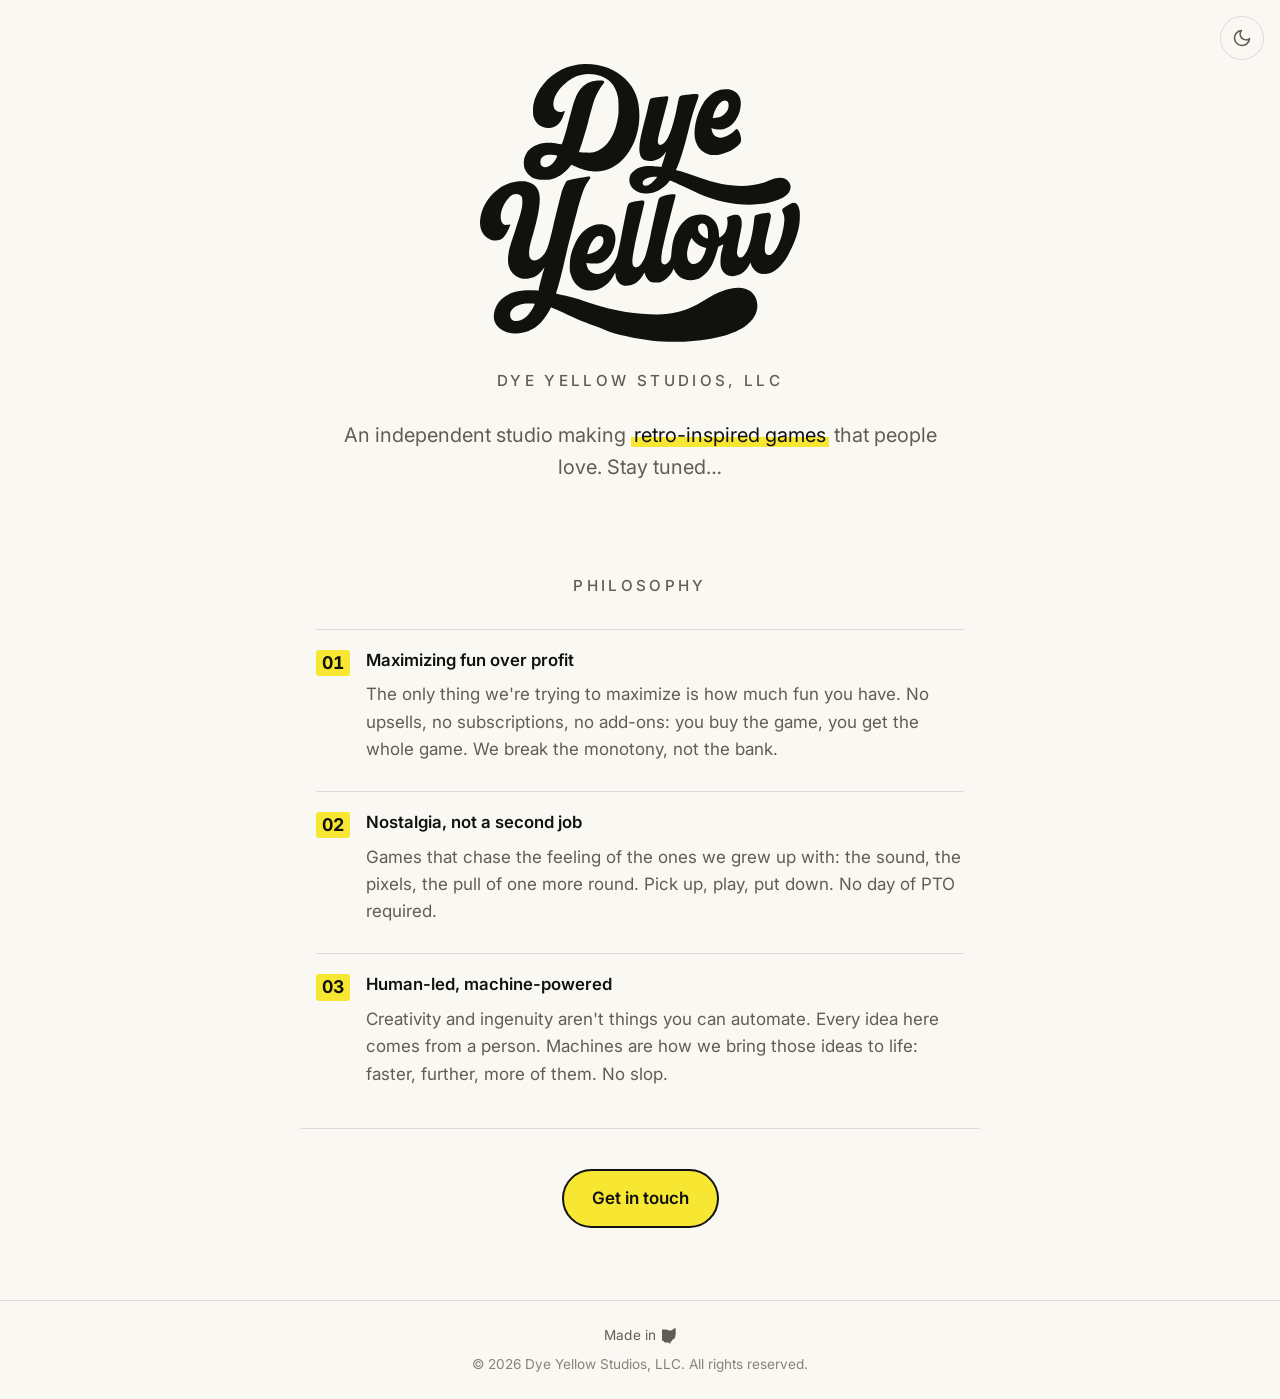
==== commit 99455fd8: "Move the contact block below the Philosophy section Asking for a message was the first thing the pag" ====
--- a/index.html
+++ b/index.html
@@ -65,6 +65,8 @@
     --mark-start: 58%;   /* partial sweep reads well on paper */
     --cta-border: #111110;
     --cta-shadow: rgba(17, 17, 16, 0.9);
+    --focus-ring: rgba(17, 17, 16, 0.18);
+    --sent-bg: rgba(247, 231, 51, 0.10);
     --max: 680px;
   }
 
@@ -82,6 +84,8 @@
       --mark-start: 8%;    /* full swipe: text on the sweep is dark */
       --cta-border: transparent;
       --cta-shadow: rgba(247, 231, 51, 0.35);
+      --focus-ring: rgba(247, 231, 51, 0.30);
+      --sent-bg: rgba(247, 231, 51, 0.07);
     }
   }
 
@@ -97,6 +101,8 @@
     --mark-start: 8%;
     --cta-border: transparent;
     --cta-shadow: rgba(247, 231, 51, 0.35);
+    --focus-ring: rgba(247, 231, 51, 0.30);
+    --sent-bg: rgba(247, 231, 51, 0.07);
   }
 
   * { box-sizing: border-box; }
@@ -183,6 +189,118 @@
   .cta:hover, .cta:focus-visible {
     transform: translateY(-2px);
     box-shadow: 0 6px 0 var(--cta-shadow);
+  }
+
+  /* .cta sets display, which would otherwise beat the hidden attribute. */
+  .cta[hidden] { display: none; }
+
+  /* ---- Contact form ----
+     The CTA is a disclosure button: the form lives collapsed beneath it
+     so the hero keeps its rhythm until someone actually wants to write. */
+  .contact {
+    width: 100%;
+    max-width: 420px;
+    margin: 20px auto 0;
+    text-align: left;
+  }
+
+  /* Closed by default, and closed for good where there is no JS to open
+     it: that case falls back to the plain mail link below. */
+  .contact[hidden] { display: none; }
+
+  .contact-form {
+    display: flex;
+    flex-direction: column;
+    gap: 14px;
+  }
+
+  .field {
+    display: flex;
+    flex-direction: column;
+    gap: 6px;
+  }
+
+  .field label {
+    font-size: 0.8rem;
+    font-weight: 600;
+    letter-spacing: 0.04em;
+    text-transform: uppercase;
+    color: var(--muted);
+  }
+
+  .field input,
+  .field textarea {
+    font: inherit;
+    font-size: 1rem;
+    color: var(--fg);
+    background: transparent;
+    border: 1px solid var(--rule);
+    border-radius: 10px;
+    padding: 11px 13px;
+    width: 100%;
+    box-sizing: border-box;
+    transition: border-color 0.15s ease, box-shadow 0.15s ease;
+  }
+
+  .field textarea {
+    min-height: 110px;
+    resize: vertical;
+  }
+
+  .field input:focus-visible,
+  .field textarea:focus-visible {
+    outline: none;
+    border-color: var(--yellow);
+    box-shadow: 0 0 0 3px var(--focus-ring);
+  }
+
+  /* The honeypot. Hidden from sight, from screen readers and from tab
+     order, so only something filling fields blindly will trip it. */
+  .botcheck {
+    position: absolute;
+    width: 1px;
+    height: 1px;
+    overflow: hidden;
+    clip: rect(0 0 0 0);
+    white-space: nowrap;
+  }
+
+  .contact .cta {
+    align-self: flex-start;
+    cursor: pointer;
+    font-family: inherit;
+    font-size: 1rem;
+  }
+
+  /* The fallback mail link, and the line that replaces the form once a
+     message is through. Both sit quietly under the action. */
+  .contact-alt {
+    margin: 14px 0 0;
+    font-size: 0.85rem;
+    color: var(--muted);
+  }
+
+  .contact-alt a { color: var(--muted); }
+
+  .sent {
+    margin: 0;
+    padding: 16px 18px;
+    border: 1px solid var(--rule);
+    border-left: 3px solid var(--yellow);
+    border-radius: 10px;
+    background: var(--sent-bg);
+    text-align: left;
+  }
+
+  .sent strong { display: block; margin-bottom: 4px; }
+
+  .sent span {
+    font-size: 0.9rem;
+    color: var(--muted);
+  }
+
+  @media (prefers-reduced-motion: reduce) {
+    .field input, .field textarea { transition: none; }
   }
 
   footer {
@@ -313,7 +431,19 @@
     width: 100%;
     max-width: var(--max);
     margin: 0 auto;
-    padding: 8px 16px 64px;
+    padding: 8px 16px 40px;
+  }
+
+  /* Contact closes the page now, on the same measure as Philosophy. The
+     rule above it marks the hand-off from reading to getting in touch. */
+  .contact-section {
+    flex: none;
+    width: 100%;
+    max-width: var(--max);
+    margin: 0 auto;
+    padding: 40px 16px 72px;
+    text-align: center;
+    border-top: 1px solid var(--rule);
   }
 
   .philosophy h2 {
@@ -373,7 +503,8 @@
   }
 
   @media (max-width: 480px) {
-    .philosophy { padding-bottom: 48px; }
+    .philosophy { padding-bottom: 32px; }
+    .contact-section { padding: 32px 16px 56px; }
     .tenets { gap: 24px; }
     .tenets li { grid-template-columns: 1.7em 1fr; }
     .tenets .num { font-size: 1rem; }
@@ -472,8 +603,6 @@
         An independent studio making <span class="mark">retro-inspired games</span> that people love.
         Stay tuned&hellip;
       </p>
-
-      <a class="cta" href="mailto:hello@dyeyellowstudios.com">Get in touch</a>
     </div>
   </main>
 
@@ -513,6 +642,58 @@
     </ol>
   </section>
 
+  <section class="contact-section" aria-label="Contact">
+    <!-- Ships as a plain mail link. The script upgrades it into the
+         button that opens the form below, so a visitor without JS still
+         has a working way to reach us. -->
+    <a class="cta" id="contactToggle" href="mailto:hello@dyeyellowstudios.com"
+       aria-expanded="false" aria-controls="contactPanel">Get in touch</a>
+
+    <div class="contact" id="contactPanel" hidden>
+      <form class="contact-form" id="contactForm"
+            action="https://api.web3forms.com/submit" method="POST">
+        <input type="hidden" name="access_key"
+               value="2c1096e2-3b94-4de0-9e4a-bfb9ff9e455d">
+        <input type="hidden" name="subject"
+               value="New message from dyeyellowstudios.com">
+        <input type="hidden" name="from_name" value="Dye Yellow Studios">
+        <!-- Sends the visitor's address back as Reply-To, so a reply in
+             the mail client goes to them rather than to Web3Forms. -->
+        <input type="hidden" name="replyto" value="email">
+        <!-- Comes back to our own page rather than their thank-you screen. -->
+        <input type="hidden" name="redirect"
+               value="https://dyeyellowstudios.com/?sent=1">
+
+        <label class="botcheck">
+          Leave this field empty
+          <input type="checkbox" name="botcheck" tabindex="-1" aria-hidden="true">
+        </label>
+
+        <div class="field">
+          <label for="cf-name">Name</label>
+          <input type="text" id="cf-name" name="name" autocomplete="name" required>
+        </div>
+
+        <div class="field">
+          <label for="cf-email">Email</label>
+          <input type="email" id="cf-email" name="email" autocomplete="email" required>
+        </div>
+
+        <div class="field">
+          <label for="cf-message">Message</label>
+          <textarea id="cf-message" name="message" rows="5" required></textarea>
+        </div>
+
+        <button class="cta" type="submit">Send message</button>
+      </form>
+
+      <p class="contact-alt" id="contactAlt">
+        Or email us straight at
+        <a href="mailto:hello@dyeyellowstudios.com">hello@dyeyellowstudios.com</a>.
+      </p>
+    </div>
+  </section>
+
   <div class="ground" id="ground"></div>
 
   <footer>
@@ -527,6 +708,83 @@
 
   <script>
     document.getElementById('year').textContent = new Date().getFullYear();
+
+    /* ---- Contact ----
+       The mail link becomes a disclosure button for the form. Done in
+       script so that without JS the link stays a link and still works. */
+    (function () {
+      var toggle = document.getElementById('contactToggle');
+      var panel = document.getElementById('contactPanel');
+      var form = document.getElementById('contactForm');
+      var alt = document.getElementById('contactAlt');
+      if (!toggle || !panel || !form) return;
+
+      /* Back from Web3Forms: say so in place of the form, then drop the
+         flag so a reload does not claim a second message was sent. */
+      var params = new URLSearchParams(window.location.search);
+      if (params.get('sent') === '1') {
+        var note = document.createElement('p');
+        note.className = 'sent';
+        note.setAttribute('role', 'status');
+        note.innerHTML = '<strong>Thanks \u2014 that is on its way.</strong>' +
+          '<span>We read everything and will get back to you soon.</span>';
+        form.replaceWith(note);
+        if (alt) alt.remove();
+        panel.hidden = false;
+        toggle.hidden = true;
+
+        /* We come back to the top of the page, and the confirmation sits
+           below the Philosophy section, so bring it into view. Jumps
+           rather than glides: this is the first paint after a redirect,
+           and a scroll animation from nowhere reads as a glitch. */
+        note.scrollIntoView({ block: 'center' });
+
+        params.delete('sent');
+        var rest = params.toString();
+        window.history.replaceState({}, '',
+          window.location.pathname + (rest ? '?' + rest : '') + window.location.hash);
+        return;
+      }
+
+      /* Only now is the link a button: role, keyboard behaviour and all. */
+      toggle.setAttribute('role', 'button');
+      toggle.removeAttribute('href');
+      toggle.setAttribute('tabindex', '0');
+
+      function open() {
+        panel.hidden = false;
+        toggle.setAttribute('aria-expanded', 'true');
+        document.getElementById('cf-name').focus();
+      }
+
+      function close() {
+        panel.hidden = true;
+        toggle.setAttribute('aria-expanded', 'false');
+        toggle.focus();
+      }
+
+      toggle.addEventListener('click', function (e) {
+        e.preventDefault();
+        if (panel.hidden) { open(); } else { close(); }
+      });
+
+      /* A div with role=button has to answer to Space and Enter itself. */
+      toggle.addEventListener('keydown', function (e) {
+        if (e.key === ' ' || e.key === 'Enter') {
+          e.preventDefault();
+          if (panel.hidden) { open(); } else { close(); }
+        }
+      });
+
+      /* Escape folds it away again, as long as nothing is half-typed. */
+      panel.addEventListener('keydown', function (e) {
+        if (e.key !== 'Escape') return;
+        var typed = form.querySelector('input[name="name"]').value ||
+                    form.querySelector('input[name="email"]').value ||
+                    form.querySelector('textarea[name="message"]').value;
+        if (!typed) close();
+      });
+    })();
 
     (function () {
       var root = document.documentElement;
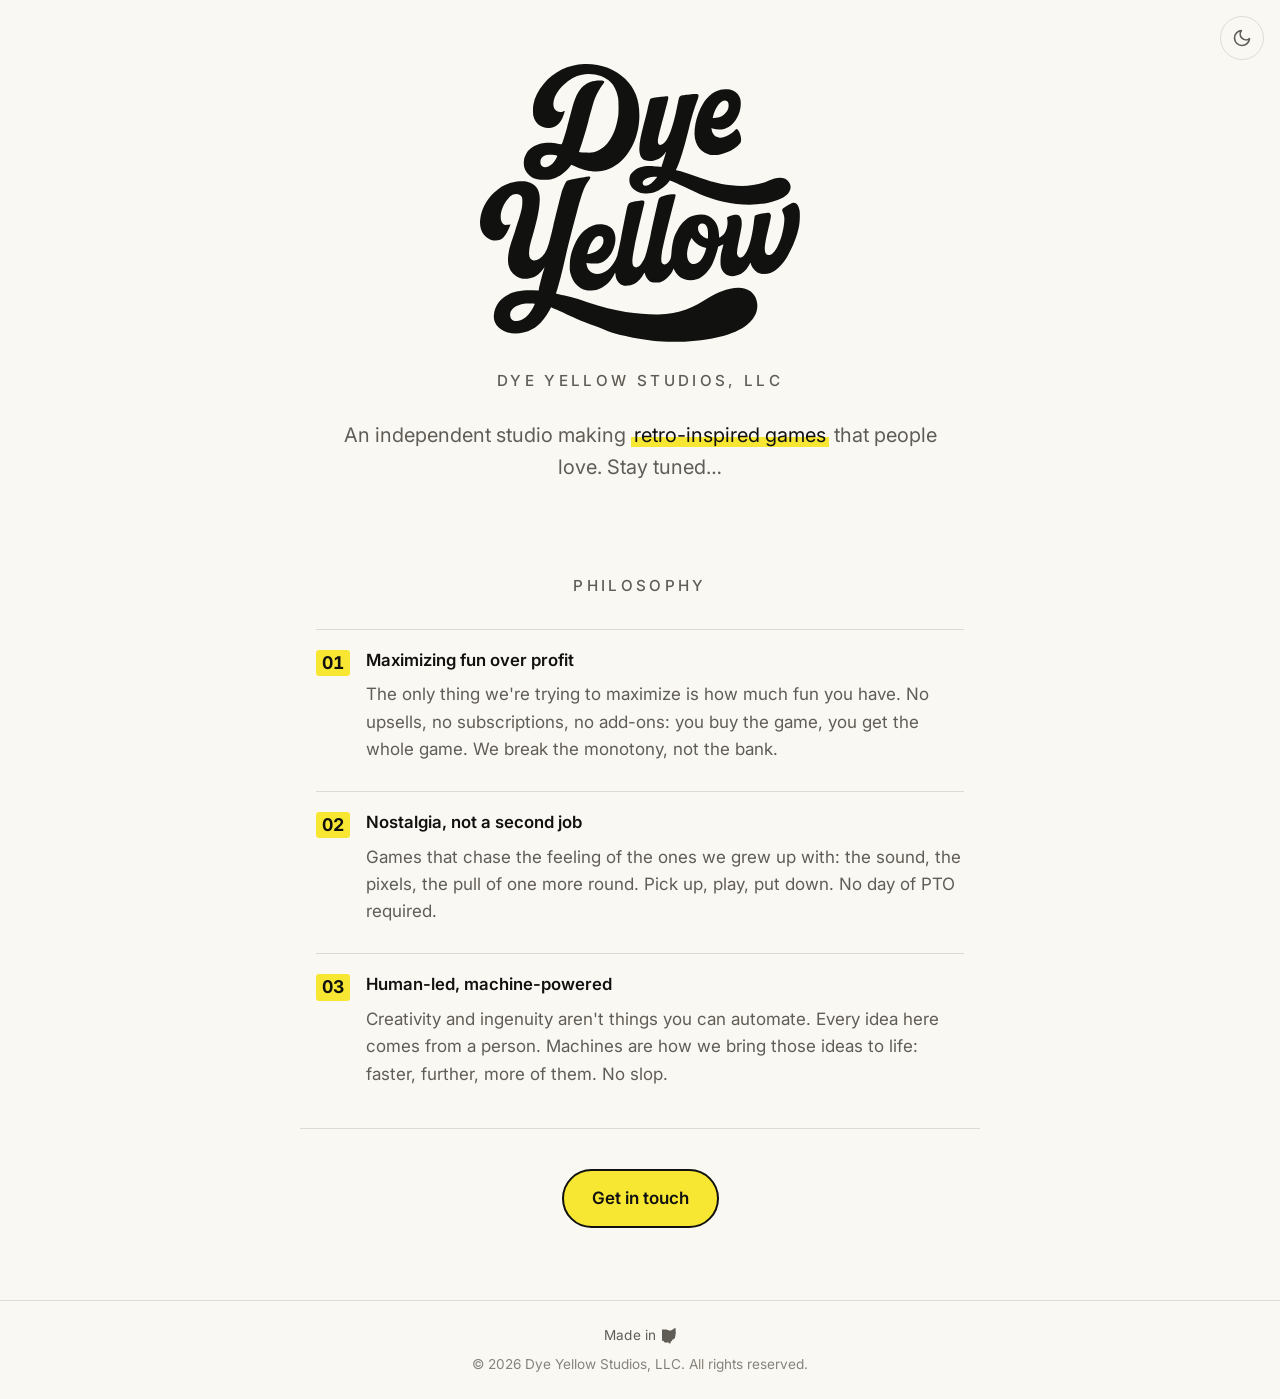
==== commit 4af77b63: "Keep the ambient layer from running through the contact form The contact section was never added to " ====
--- a/index.html
+++ b/index.html
@@ -66,7 +66,8 @@
     --cta-border: #111110;
     --cta-shadow: rgba(17, 17, 16, 0.9);
     --focus-ring: rgba(17, 17, 16, 0.18);
-    --sent-bg: rgba(247, 231, 51, 0.10);
+    --sent-bg: #FAF6E0;
+    --field-bg: #FFFDF7;
     --max: 680px;
   }
 
@@ -85,7 +86,8 @@
       --cta-border: transparent;
       --cta-shadow: rgba(247, 231, 51, 0.35);
       --focus-ring: rgba(247, 231, 51, 0.30);
-      --sent-bg: rgba(247, 231, 51, 0.07);
+      --sent-bg: #201E0F;
+      --field-bg: #1B1A15;
     }
   }
 
@@ -102,7 +104,8 @@
     --cta-border: transparent;
     --cta-shadow: rgba(247, 231, 51, 0.35);
     --focus-ring: rgba(247, 231, 51, 0.30);
-    --sent-bg: rgba(247, 231, 51, 0.07);
+    --sent-bg: #201E0F;
+    --field-bg: #1B1A15;
   }
 
   * { box-sizing: border-box; }
@@ -233,7 +236,9 @@
     font: inherit;
     font-size: 1rem;
     color: var(--fg);
-    background: transparent;
+    /* Opaque on purpose: the ambient layer runs behind the page, and
+       falling weather behind a half-typed address is unreadable. */
+    background: var(--field-bg);
     border: 1px solid var(--rule);
     border-radius: 10px;
     padding: 11px 13px;
@@ -529,7 +534,7 @@
 
   /* Everything on the page sits above the framebuffer. The toggle is
      already fixed with its own z-index, so it is left alone here. */
-  main, .philosophy, footer { position: relative; z-index: 1; }
+  main, .philosophy, .contact-section, footer { position: relative; z-index: 1; }
 
   /* The ground rises rather than appearing, so the word feels like a cause. */
   .ground {
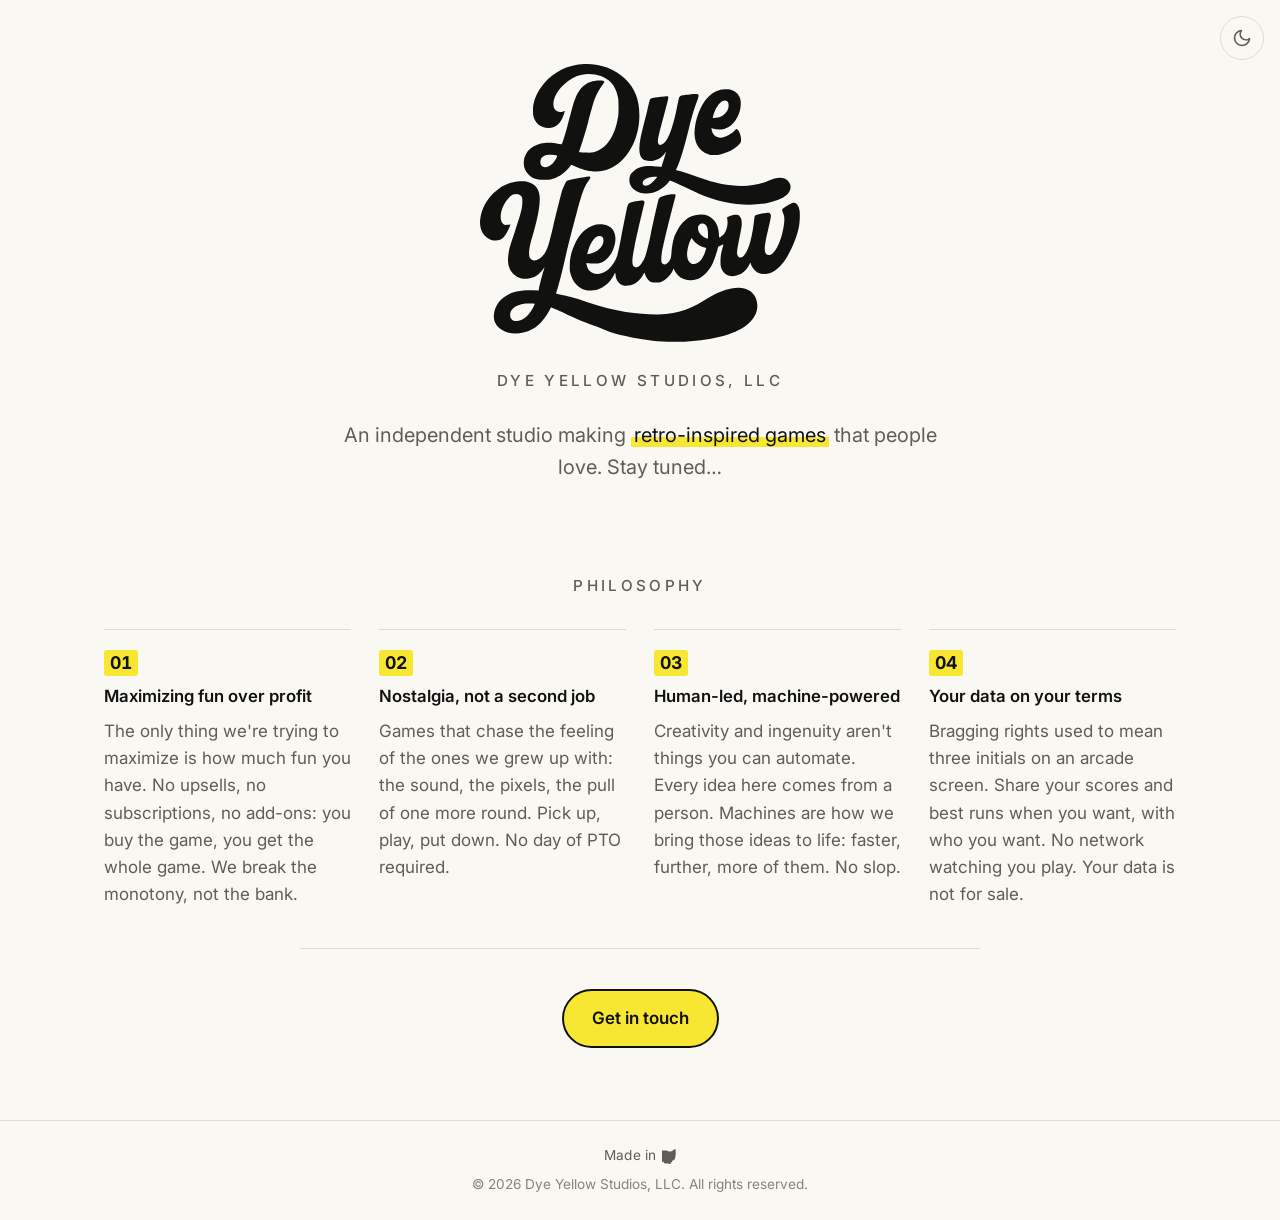
==== commit 4b826e8f: "Add a privacy tenet and lay the tenets out in a row Tenet 04, "Your data on your terms": share score" ====
--- a/index.html
+++ b/index.html
@@ -505,6 +505,30 @@
   .tenets p {
     margin: 6px 0 0;
     color: var(--muted);
+  }
+
+  /* With room to spare the tenets sit side by side instead of stacking:
+     two by two on tablets, then one row of four once the section can
+     widen past the reading measure without starving each column. */
+  @media (min-width: 720px) {
+    .tenets { grid-template-columns: repeat(2, 1fr); gap: 32px 28px; }
+    /* In columns the numeral sits above its title, and subgrid shares the
+       row tracks so every title and paragraph starts on the same line even
+       when one title wraps and its neighbour doesn't. */
+    .tenets li {
+      grid-template-columns: 1fr;
+      grid-template-rows: subgrid;
+      grid-row: span 3;
+      row-gap: 10px;
+    }
+    .tenets .num { grid-row: auto; }
+    .tenets h3 { align-self: start; }
+    .tenets p { margin-top: 0; }
+  }
+
+  @media (min-width: 1080px) {
+    .philosophy { max-width: 1120px; padding-left: 24px; padding-right: 24px; }
+    .tenets { grid-template-columns: repeat(4, 1fr); }
   }
 
   @media (max-width: 480px) {
@@ -642,6 +666,16 @@
           Creativity and ingenuity aren't things you can automate. Every idea here
           comes from a person. Machines are how we bring those ideas to life:
           faster, further, more of them. No slop.
+        </p>
+      </li>
+
+      <li>
+        <span class="num" aria-hidden="true">04</span>
+        <h3>Your data on your terms</h3>
+        <p>
+          Bragging rights used to mean three initials on an arcade screen. Share
+          your scores and best runs when you want, with who you want. No network
+          watching you play. Your data is not for sale.
         </p>
       </li>
     </ol>
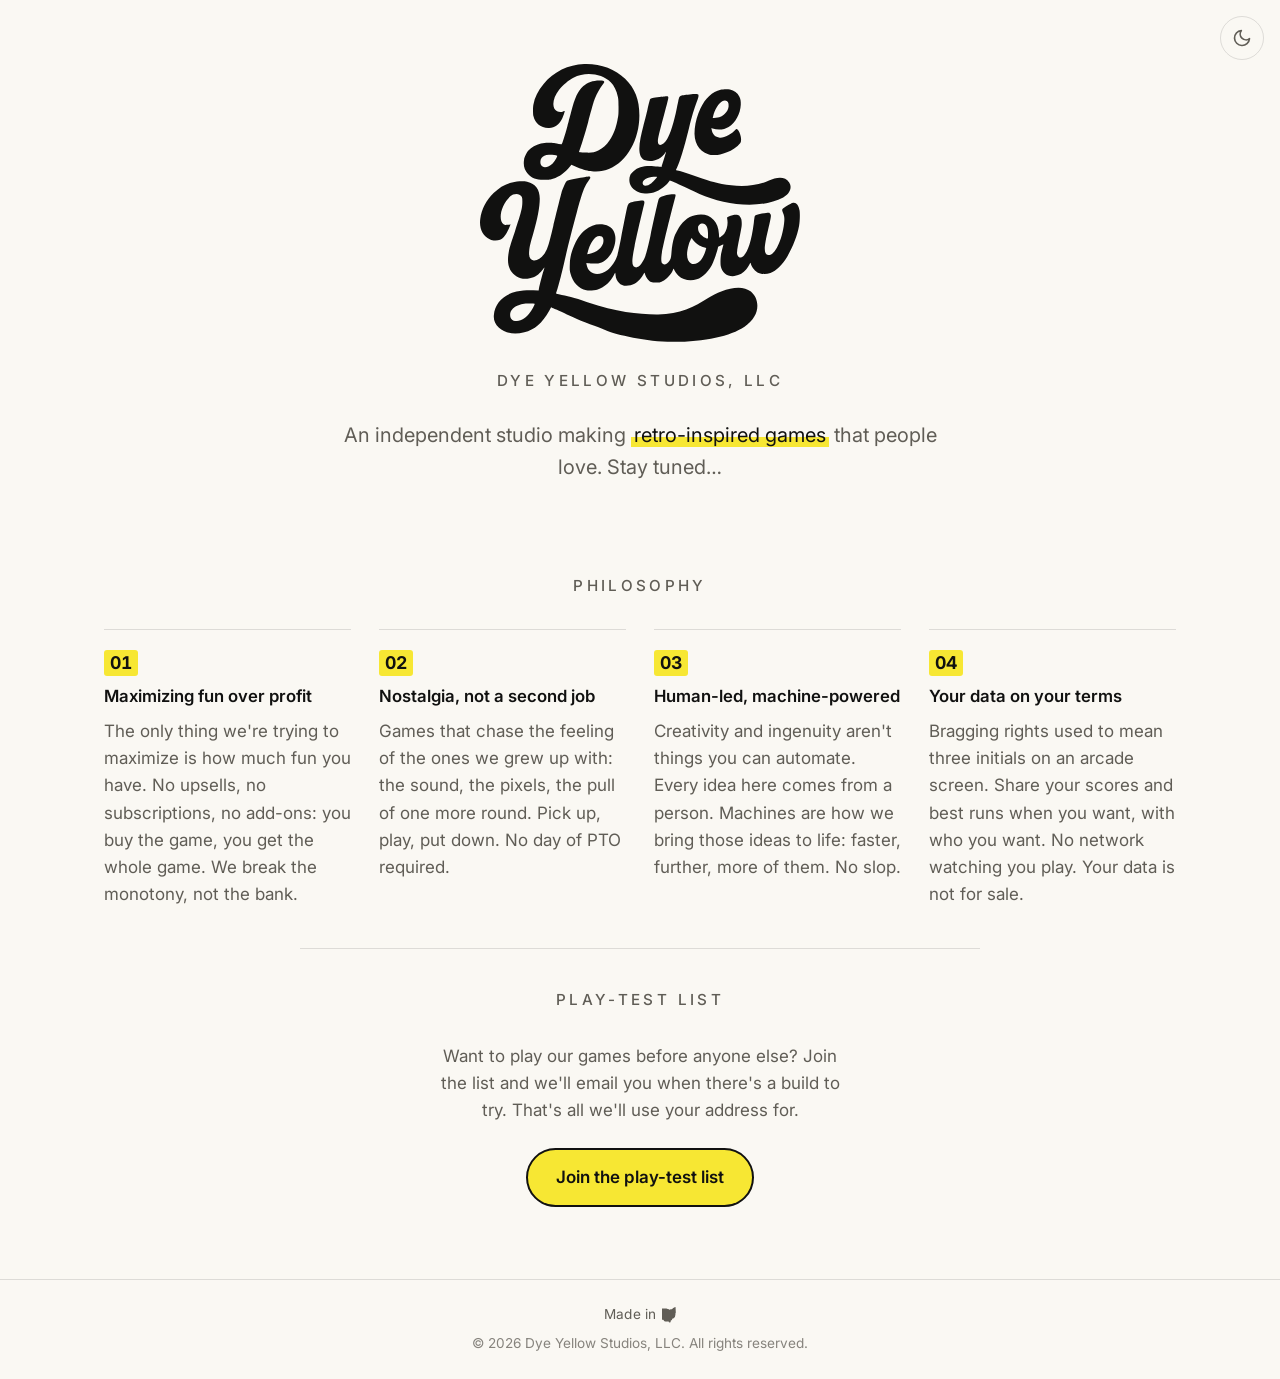
==== commit 21066b72: "Turn the contact form into a play-test list sign-up Adds a heading and short pitch, makes email the " ====
--- a/index.html
+++ b/index.html
@@ -194,6 +194,24 @@
     box-shadow: 0 6px 0 var(--cta-shadow);
   }
 
+  /* The pitch for the play-test list: one short paragraph between the
+     section heading and the button, on a narrow measure so it reads as
+     a lead-in rather than body copy. */
+  .contact-section h2 { margin-bottom: 16px; }
+
+  .signup-lede {
+    max-width: 420px;
+    margin: 0 auto 24px;
+    color: var(--muted);
+  }
+
+  /* Marks a field as one people can skip, without shouting about it. */
+  .field .optional {
+    font-weight: 400;
+    letter-spacing: 0;
+    text-transform: none;
+  }
+
   /* .cta sets display, which would otherwise beat the hidden attribute. */
   .cta[hidden] { display: none; }
 
@@ -281,6 +299,7 @@
      message is through. Both sit quietly under the action. */
   .contact-alt {
     margin: 14px 0 0;
+    text-align: center;
     font-size: 0.85rem;
     color: var(--muted);
   }
@@ -439,8 +458,9 @@
     padding: 8px 16px 40px;
   }
 
-  /* Contact closes the page now, on the same measure as Philosophy. The
-     rule above it marks the hand-off from reading to getting in touch. */
+  /* The play-test sign-up closes the page, on the same measure as
+     Philosophy. The rule above it marks the hand-off from reading to
+     joining in. */
   .contact-section {
     flex: none;
     width: 100%;
@@ -451,7 +471,8 @@
     border-top: 1px solid var(--rule);
   }
 
-  .philosophy h2 {
+  .philosophy h2,
+  .contact-section h2 {
     font-size: clamp(0.8rem, 2.4vw, 0.95rem);
     line-height: 1.4;
     font-weight: 500;
@@ -681,12 +702,19 @@
     </ol>
   </section>
 
-  <section class="contact-section" aria-label="Contact">
+  <section class="contact-section" aria-labelledby="playtest-title">
+    <h2 id="playtest-title">Play-test list</h2>
+    <p class="signup-lede">
+      Want to play our games before anyone else? Join the list and we'll email
+      you when there's a build to try. That's all we'll use your address for.
+    </p>
+
     <!-- Ships as a plain mail link. The script upgrades it into the
          button that opens the form below, so a visitor without JS still
-         has a working way to reach us. -->
-    <a class="cta" id="contactToggle" href="mailto:hello@dyeyellowstudios.com"
-       aria-expanded="false" aria-controls="contactPanel">Get in touch</a>
+         has a working way to sign up. -->
+    <a class="cta" id="contactToggle"
+       href="mailto:hello@dyeyellowstudios.com?subject=Add%20me%20to%20the%20play-test%20list"
+       aria-expanded="false" aria-controls="contactPanel">Join the play-test list</a>
 
     <div class="contact" id="contactPanel" hidden>
       <form class="contact-form" id="contactForm"
@@ -694,7 +722,7 @@
         <input type="hidden" name="access_key"
                value="2c1096e2-3b94-4de0-9e4a-bfb9ff9e455d">
         <input type="hidden" name="subject"
-               value="New message from dyeyellowstudios.com">
+               value="New play-test sign-up from dyeyellowstudios.com">
         <input type="hidden" name="from_name" value="Dye Yellow Studios">
         <!-- Sends the visitor's address back as Reply-To, so a reply in
              the mail client goes to them rather than to Web3Forms. -->
@@ -709,25 +737,26 @@
         </label>
 
         <div class="field">
-          <label for="cf-name">Name</label>
-          <input type="text" id="cf-name" name="name" autocomplete="name" required>
-        </div>
-
-        <div class="field">
           <label for="cf-email">Email</label>
           <input type="email" id="cf-email" name="email" autocomplete="email" required>
         </div>
 
         <div class="field">
-          <label for="cf-message">Message</label>
-          <textarea id="cf-message" name="message" rows="5" required></textarea>
+          <label for="cf-name">Name <span class="optional">(optional)</span></label>
+          <input type="text" id="cf-name" name="name" autocomplete="name">
         </div>
 
-        <button class="cta" type="submit">Send message</button>
+        <div class="field">
+          <label for="cf-message">What do you love to play? <span class="optional">(optional)</span></label>
+          <textarea id="cf-message" name="message" rows="4"
+                    placeholder="Old favourites, new obsessions, what you play on&hellip;"></textarea>
+        </div>
+
+        <button class="cta" type="submit">Sign me up</button>
       </form>
 
       <p class="contact-alt" id="contactAlt">
-        Or email us straight at
+        Something else on your mind? Email us at
         <a href="mailto:hello@dyeyellowstudios.com">hello@dyeyellowstudios.com</a>.
       </p>
     </div>
@@ -748,7 +777,7 @@
   <script>
     document.getElementById('year').textContent = new Date().getFullYear();
 
-    /* ---- Contact ----
+    /* ---- Play-test sign-up ----
        The mail link becomes a disclosure button for the form. Done in
        script so that without JS the link stays a link and still works. */
     (function () {
@@ -765,8 +794,8 @@
         var note = document.createElement('p');
         note.className = 'sent';
         note.setAttribute('role', 'status');
-        note.innerHTML = '<strong>Thanks \u2014 that is on its way.</strong>' +
-          '<span>We read everything and will get back to you soon.</span>';
+        note.innerHTML = '<strong>You\u2019re on the list.</strong>' +
+          '<span>We\u2019ll email you when there\u2019s something to play.</span>';
         form.replaceWith(note);
         if (alt) alt.remove();
         panel.hidden = false;
@@ -793,7 +822,7 @@
       function open() {
         panel.hidden = false;
         toggle.setAttribute('aria-expanded', 'true');
-        document.getElementById('cf-name').focus();
+        document.getElementById('cf-email').focus();
       }
 
       function close() {
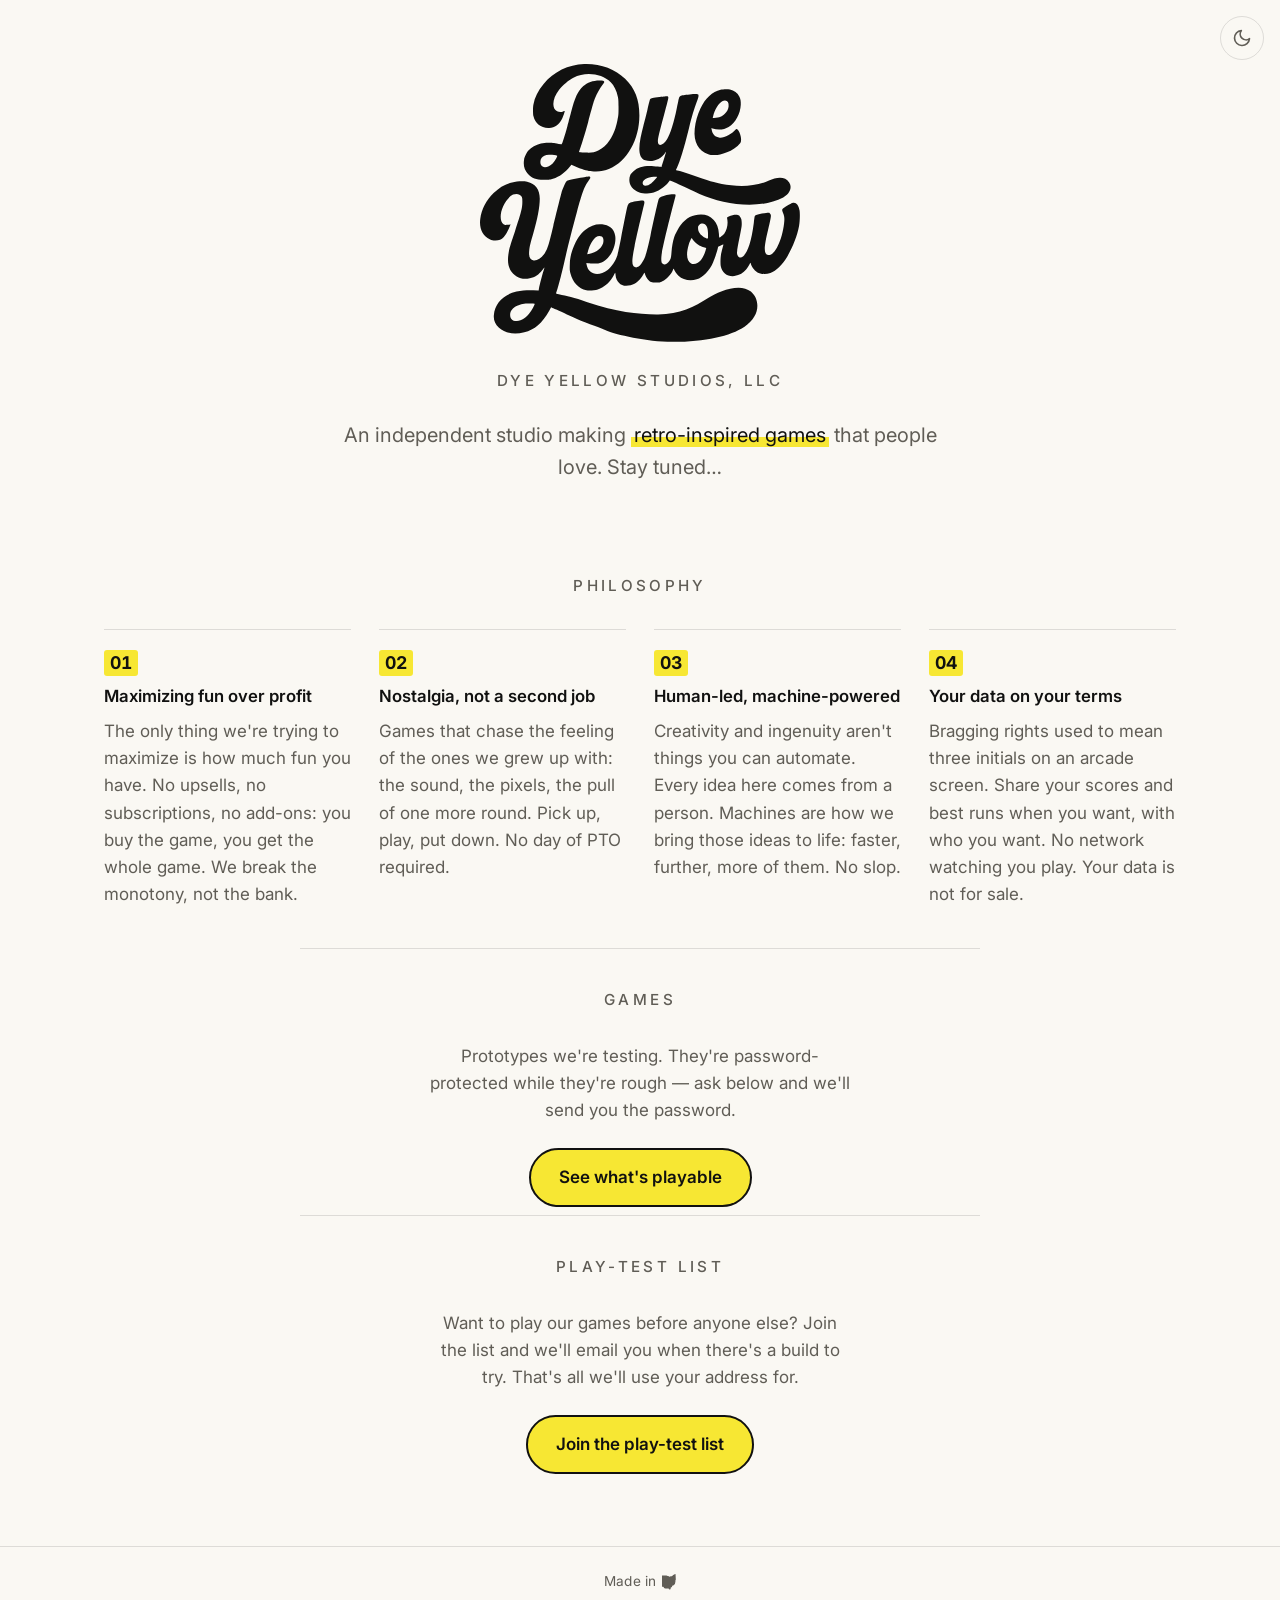
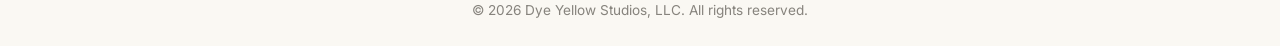
==== commit 1f1df51c: "Add a password-gated games area GitHub Pages cannot check a password, so instead of gating a page we" ====
--- a/index.html
+++ b/index.html
@@ -197,7 +197,8 @@
   /* The pitch for the play-test list: one short paragraph between the
      section heading and the button, on a narrow measure so it reads as
      a lead-in rather than body copy. */
-  .contact-section h2 { margin-bottom: 16px; }
+  .contact-section h2,
+  .games-section h2 { margin-bottom: 16px; }
 
   .signup-lede {
     max-width: 420px;
@@ -471,7 +472,28 @@
     border-top: 1px solid var(--rule);
   }
 
+  /* ---- Games ----
+     Sits between Philosophy and the play-test sign-up, on the same
+     measure, so the page reads: what we believe, what you can play,
+     how to hear about the next one. */
+  .games-section {
+    flex: none;
+    width: 100%;
+    max-width: var(--max);
+    margin: 0 auto;
+    padding: 40px 16px 8px;
+    text-align: center;
+    border-top: 1px solid var(--rule);
+  }
+
+  .games-lede {
+    max-width: 420px;
+    margin: 0 auto 24px;
+    color: var(--muted);
+  }
+
   .philosophy h2,
+  .games-section h2,
   .contact-section h2 {
     font-size: clamp(0.8rem, 2.4vw, 0.95rem);
     line-height: 1.4;
@@ -554,6 +576,7 @@
 
   @media (max-width: 480px) {
     .philosophy { padding-bottom: 32px; }
+    .games-section { padding: 32px 16px 8px; }
     .contact-section { padding: 32px 16px 56px; }
     .tenets { gap: 24px; }
     .tenets li { grid-template-columns: 1.7em 1fr; }
@@ -579,7 +602,7 @@
 
   /* Everything on the page sits above the framebuffer. The toggle is
      already fixed with its own z-index, so it is left alone here. */
-  main, .philosophy, .contact-section, footer { position: relative; z-index: 1; }
+  main, .philosophy, .games-section, .contact-section, footer { position: relative; z-index: 1; }
 
   /* The ground rises rather than appearing, so the word feels like a cause. */
   .ground {
@@ -702,7 +725,16 @@
     </ol>
   </section>
 
-  <section class="contact-section" aria-labelledby="playtest-title">
+  <section class="games-section" aria-labelledby="games-title">
+    <h2 id="games-title">Games</h2>
+    <p class="games-lede">
+      Prototypes we're testing. They're password-protected while they're rough —
+      ask below and we'll send you the password.
+    </p>
+    <a class="cta" href="/games/">See what's playable</a>
+  </section>
+
+  <section class="contact-section" id="contact" aria-labelledby="playtest-title">
     <h2 id="playtest-title">Play-test list</h2>
     <p class="signup-lede">
       Want to play our games before anyone else? Join the list and we'll email
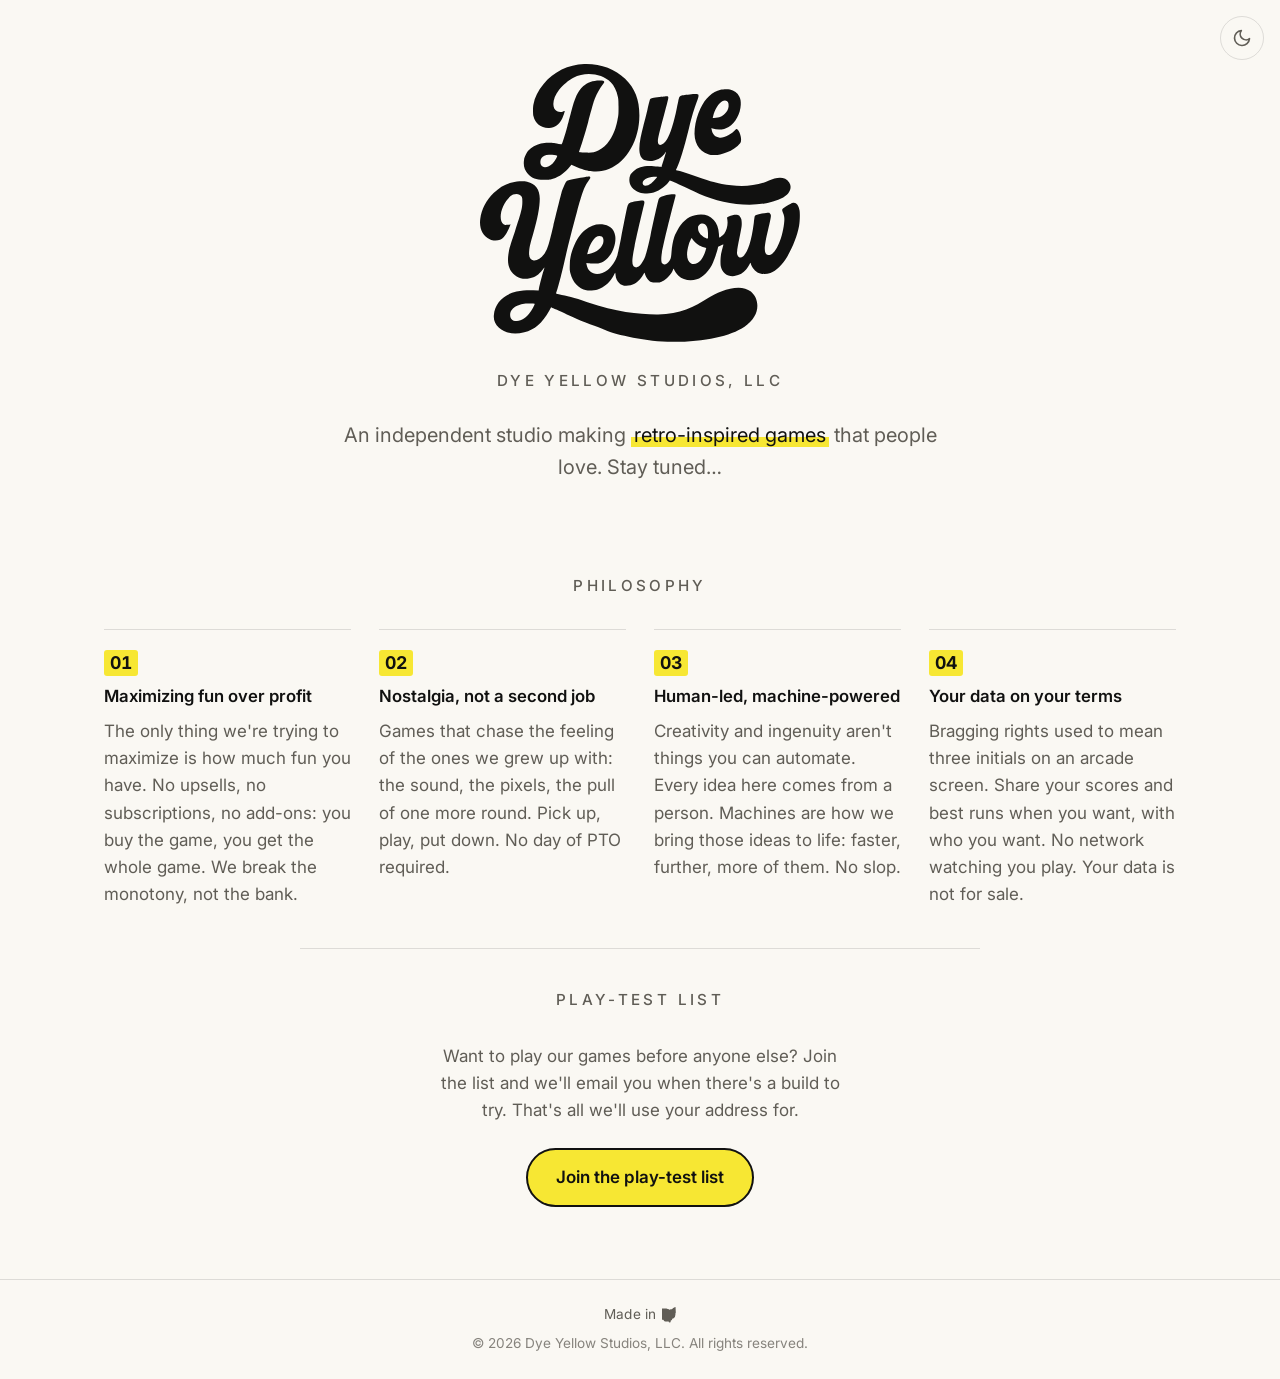
==== commit 10dba01e: "Take the games link off the homepage and hide /games/ from search The games area is invite-only now:" ====
--- a/index.html
+++ b/index.html
@@ -197,8 +197,7 @@
   /* The pitch for the play-test list: one short paragraph between the
      section heading and the button, on a narrow measure so it reads as
      a lead-in rather than body copy. */
-  .contact-section h2,
-  .games-section h2 { margin-bottom: 16px; }
+  .contact-section h2 { margin-bottom: 16px; }
 
   .signup-lede {
     max-width: 420px;
@@ -472,28 +471,7 @@
     border-top: 1px solid var(--rule);
   }
 
-  /* ---- Games ----
-     Sits between Philosophy and the play-test sign-up, on the same
-     measure, so the page reads: what we believe, what you can play,
-     how to hear about the next one. */
-  .games-section {
-    flex: none;
-    width: 100%;
-    max-width: var(--max);
-    margin: 0 auto;
-    padding: 40px 16px 8px;
-    text-align: center;
-    border-top: 1px solid var(--rule);
-  }
-
-  .games-lede {
-    max-width: 420px;
-    margin: 0 auto 24px;
-    color: var(--muted);
-  }
-
   .philosophy h2,
-  .games-section h2,
   .contact-section h2 {
     font-size: clamp(0.8rem, 2.4vw, 0.95rem);
     line-height: 1.4;
@@ -576,7 +554,6 @@
 
   @media (max-width: 480px) {
     .philosophy { padding-bottom: 32px; }
-    .games-section { padding: 32px 16px 8px; }
     .contact-section { padding: 32px 16px 56px; }
     .tenets { gap: 24px; }
     .tenets li { grid-template-columns: 1.7em 1fr; }
@@ -602,7 +579,7 @@
 
   /* Everything on the page sits above the framebuffer. The toggle is
      already fixed with its own z-index, so it is left alone here. */
-  main, .philosophy, .games-section, .contact-section, footer { position: relative; z-index: 1; }
+  main, .philosophy, .contact-section, footer { position: relative; z-index: 1; }
 
   /* The ground rises rather than appearing, so the word feels like a cause. */
   .ground {
@@ -723,15 +700,6 @@
         </p>
       </li>
     </ol>
-  </section>
-
-  <section class="games-section" aria-labelledby="games-title">
-    <h2 id="games-title">Games</h2>
-    <p class="games-lede">
-      Prototypes we're testing. They're password-protected while they're rough —
-      ask below and we'll send you the password.
-    </p>
-    <a class="cta" href="/games/">See what's playable</a>
   </section>
 
   <section class="contact-section" id="contact" aria-labelledby="playtest-title">
